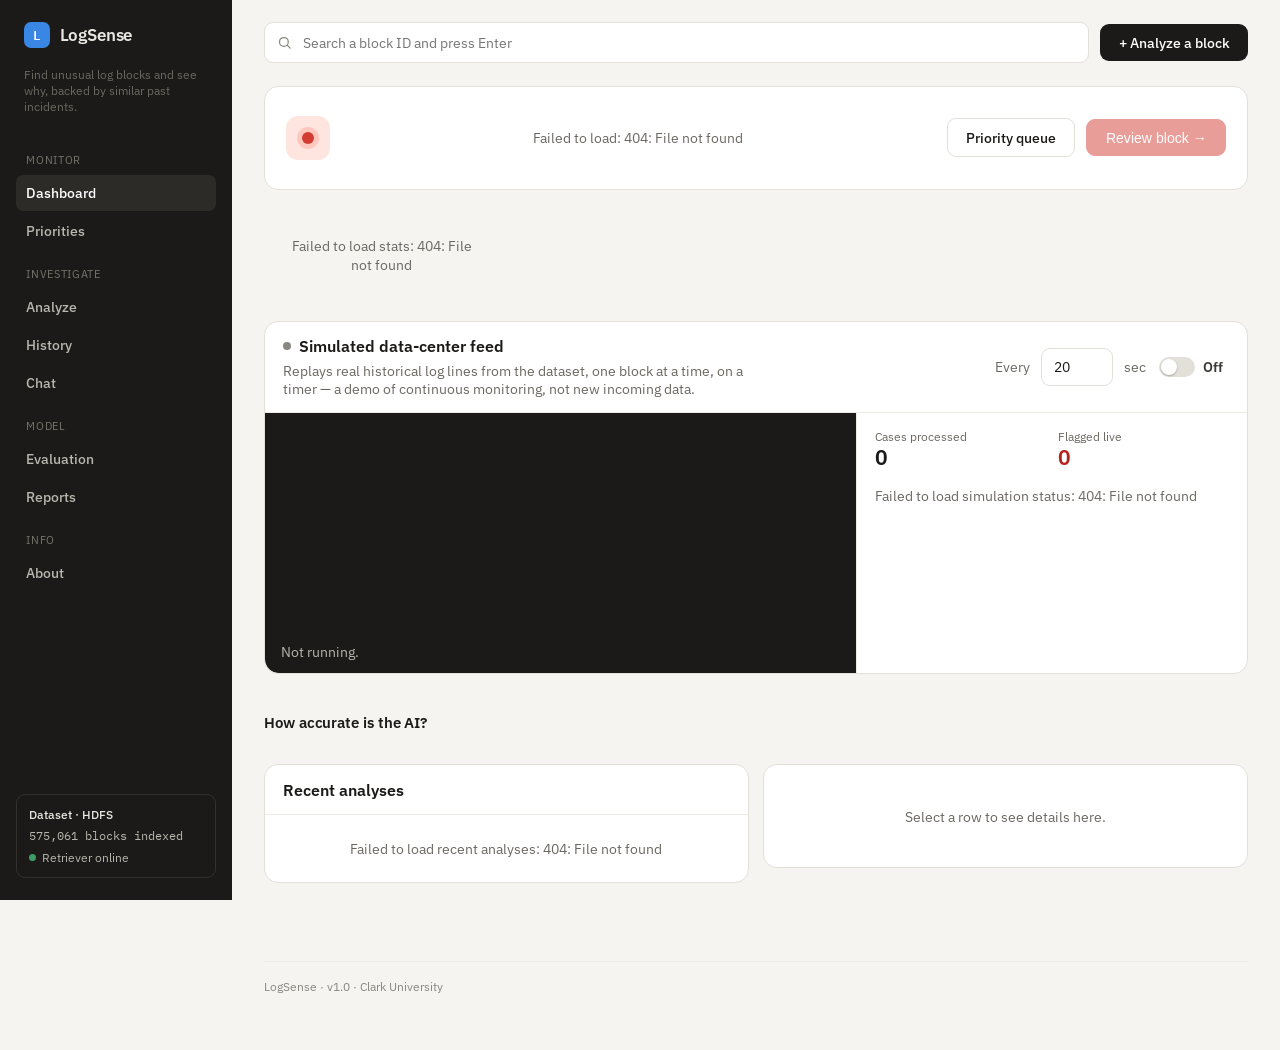
==== frontend/index.html @ 0283f082 "Link the About page from the sidebar on every page Adds an Info > About entry at the bottom of the n" ====
<!doctype html>
<html lang="en">
<head>
  <meta charset="utf-8" />
  <meta name="viewport" content="width=device-width, initial-scale=1, viewport-fit=cover" />
  <link rel="icon" type="image/svg+xml" href="favicon.svg" />
  <title>LogSense — Dashboard</title>
  <link rel="preconnect" href="https://fonts.googleapis.com">
  <link href="https://fonts.googleapis.com/css2?family=IBM+Plex+Sans:wght@400;500;600;700&family=IBM+Plex+Mono:wght@400;500;600&display=swap" rel="stylesheet" />
  <link rel="stylesheet" href="css/styles.css?v=1793639901" />
</head>
<body>
  <div class="ls-shell">
    <aside class="ls-sidebar">
      <div class="ls-brand">LogSense</div>
      <p class="ls-muted" style="margin: -0.4rem 0.5rem 0.75rem; font-size: 0.78rem;">Find unusual log blocks and see why, backed by similar past incidents.</p>
      <nav class="ls-nav">
        <div class="ls-nav-header">Monitor</div>
        <a href="index.html" class="active">Dashboard</a>
        <a href="priorities.html">Priorities <span class="ls-badge" id="nav-priorities-badge" hidden></span></a>
        <div class="ls-nav-header">Investigate</div>
        <a href="analyze.html">Analyze</a>
        <a href="history.html">History</a>
        <a href="chat.html">Chat</a>
        <div class="ls-nav-header">Model</div>
        <a href="evaluate.html">Evaluation</a>
        <a href="reports.html">Reports</a>
        <div class="ls-nav-header">Info</div>
        <a href="about.html">About</a>
      </nav>
      <div class="ls-sidebar-info">
        <strong>Dataset · HDFS</strong>
        <div class="ls-mono">575,061 blocks indexed</div>
        <div class="ls-dot-row"><span class="ls-dot"></span>Retriever online</div>
      </div>
    </aside>

    <main class="ls-main">
      <header class="ls-row" style="justify-content: space-between;">
        <div class="ls-row" style="flex: 1; min-width: 240px; background: var(--surface); border: 1px solid var(--border); border-radius: var(--radius-sm); padding: 0 0.75rem;">
          <svg width="15" height="15" viewBox="0 0 24 24" fill="none" stroke="currentColor" stroke-width="2" stroke-linecap="round" stroke-linejoin="round" style="color: var(--text-faint); flex: none;"><circle cx="11" cy="11" r="7"></circle><line x1="21" y1="21" x2="16.65" y2="16.65"></line></svg>
          <input type="text" id="topbar-search" placeholder="Search a block ID and press Enter" style="flex: 1; border: 0; outline: 0; background: transparent; padding: 0.65rem 0;" />
        </div>
        <a class="ls-btn" href="analyze.html">+ Analyze a block</a>
      </header>

      <section class="ls-card" style="display: flex; align-items: center; gap: 1.25rem; flex-wrap: wrap; margin-bottom: 0;">
        <div style="width: 44px; height: 44px; border-radius: 12px; background: var(--danger-bg); display: grid; place-items: center; flex: none;">
          <div style="width: 12px; height: 12px; border-radius: 50%; background: var(--danger-strong); box-shadow: 0 0 0 5px var(--danger-halo);"></div>
        </div>
        <div style="flex: 1; min-width: 240px;" id="banner-text">
          <div class="ls-empty" style="padding: 0;">Loading…</div>
        </div>
        <div class="ls-row">
          <a class="ls-btn ls-btn-ghost" href="priorities.html">Priority queue</a>
          <button class="ls-btn ls-btn-danger" id="review-top-btn">Review block →</button>
        </div>
      </section>

      <section id="stats-grid" class="ls-grid ls-grid-4">
        <div class="ls-empty">Loading stats…</div>
      </section>

      <section class="ls-card" style="padding: 0; overflow: hidden;">
        <div class="ls-row" style="padding: 0.9rem 1.1rem; border-bottom: 1px solid var(--border-light); justify-content: space-between;">
          <div>
            <div class="ls-row" style="gap: 0.5rem;">
              <span id="sim-dot" style="width: 8px; height: 8px; border-radius: 50%; background: var(--text-faint); flex: none;"></span>
              <span style="font-weight: 600; font-size: 1rem;">Simulated data-center feed</span>
            </div>
            <p class="ls-muted" style="margin: 0.35rem 0 0; max-width: 60ch;">
              Replays real historical log lines from the dataset, one block at a time, on a timer —
              a demo of continuous monitoring, not new incoming data.
            </p>
          </div>
          <div class="ls-row">
            <label class="ls-muted" for="sim-interval">Every</label>
            <input type="number" id="sim-interval" value="20" min="5" step="5" style="width: 4.5rem;" />
            <span class="ls-muted">sec</span>
            <button type="button" class="ls-toggle" id="sim-toggle" role="switch" aria-checked="false">
              <span class="ls-toggle-track"><span class="ls-toggle-knob"></span></span>
              <span class="ls-toggle-label" id="sim-toggle-label">Off</span>
            </button>
          </div>
        </div>
        <div style="display: flex; flex-wrap: wrap;">
          <div class="ls-terminal" id="sim-terminal" style="flex: 1 1 420px; min-width: 0;">
            <div class="ls-empty" style="color: var(--sidebar-text-muted); text-align: left; padding: 0;">Not running.</div>
          </div>
          <div style="flex: 1 1 220px; padding: 1rem 1.1rem; border-left: 1px solid var(--border-light); display: flex; flex-direction: column; gap: 1rem;">
            <div class="ls-grid ls-grid-2" style="gap: 0.75rem;">
              <div><div class="ls-muted" style="font-size: 0.75rem;">Cases processed</div><div style="font: 600 1.3rem 'IBM Plex Sans';" id="sim-processed">0</div></div>
              <div><div class="ls-muted" style="font-size: 0.75rem;">Flagged live</div><div style="font: 600 1.3rem 'IBM Plex Sans'; color: var(--danger-text);" id="sim-flagged">0</div></div>
            </div>
            <p class="ls-muted" id="sim-status" style="margin: 0;">Not running.</p>
          </div>
        </div>
      </section>

      <section>
        <div class="ls-section-title">How accurate is the AI?</div>
        <div id="accuracy-box" class="ls-grid ls-grid-2"></div>
      </section>

      <section class="ls-grid" style="grid-template-columns: minmax(0,1fr) minmax(0,1fr); align-items: start;">
        <div class="ls-card" style="padding: 0; overflow: hidden;">
          <div class="ls-row" style="justify-content: space-between; padding: 0.9rem 1.1rem; border-bottom: 1px solid var(--border-light);">
            <span style="font-weight: 600;">Recent analyses</span>
          </div>
          <div id="recent-analyses"></div>
        </div>
        <div class="ls-card" id="block-detail-panel">
          <div class="ls-empty">Select a row to see details here.</div>
        </div>
      </section>
      <footer class="ls-footer">LogSense · v1.0 · Clark University</footer>
    </main>
  </div>

  <script src="js/api.js?v=1793639901"></script>
  <script src="js/dashboard.js?v=1793639901"></script>
</body>
</html>
---- frontend/css/styles.css ----
:root {
  --bg: #f5f4f1;
  --surface: #ffffff;
  --border: #e3e0da;
  --border-light: #eeebe6;
  --text: #1b1a18;
  --text-secondary: #3b3935;
  --text-muted: #6b6861;
  --text-faint: #8a877f;

  --primary: #1b1a18;
  --primary-dark: #35332f;
  --primary-grad-start: #1b1a18;
  --primary-grad-end: #35332f;
  --accent: #2063b0;
  --accent-strong: #3986e4;

  --danger-bg: #ffe5e0;
  --danger-text: #b3241f;
  --danger-border: #f2b3a8;
  --danger-strong: #d33c33;
  --danger-halo: #ffc7be;

  --normal-bg: #e0f5e6;
  --normal-text: #17653c;
  --normal-border: #a9e0bd;
  --success: #17653c;
  --success-strong: #3f9b65;

  --warning-strong: #e29e47;
  --info-strong: #2171cc;

  --sidebar-bg: #1b1a18;
  --sidebar-text: #e9e7e2;
  --sidebar-text-muted: #b9b6ae;
  --sidebar-hover: #262421;
  --sidebar-active: #2d2b28;
  --sidebar-border: #33312d;

  --radius: 14px;
  --radius-sm: 9px;
  --shadow: none;
  --shadow-hover: 0 2px 8px rgba(27, 26, 24, 0.08);
}

* { box-sizing: border-box; }

body {
  margin: 0;
  font-family: "IBM Plex Sans", -apple-system, BlinkMacSystemFont, "Segoe UI", sans-serif;
  background: var(--bg);
  color: var(--text);
  padding-block: env(safe-area-inset-top, 0px) env(safe-area-inset-bottom, 0px);
  -webkit-font-smoothing: antialiased;
}

a { color: var(--accent); text-decoration: none; }
a:hover { text-decoration: underline; }

code, .ls-mono { font-family: "IBM Plex Mono", ui-monospace, monospace; }

/* ---------- Layout shell ---------- */
.ls-shell {
  display: flex;
  min-height: 100vh;
}

.ls-sidebar {
  width: 232px;
  flex: 0 0 232px;
  background: var(--sidebar-bg);
  color: var(--sidebar-text);
  padding: 1.4rem 1rem;
  position: sticky;
  top: 0;
  height: 100vh;
  overflow-y: auto;
  display: flex;
  flex-direction: column;
  gap: 1.5rem;
}

.ls-brand {
  font-weight: 600;
  font-size: 1.06rem;
  letter-spacing: -0.01em;
  margin: 0 0.5rem;
  display: flex;
  align-items: center;
  gap: 0.6rem;
  color: var(--sidebar-text);
  background: none;
  -webkit-background-clip: unset;
  background-clip: unset;
}
.ls-brand::before {
  content: "L";
  width: 26px;
  height: 26px;
  flex: none;
  border-radius: 7px;
  background: var(--accent-strong);
  color: #fff;
  display: grid;
  place-items: center;
  font: 600 13px "IBM Plex Mono", monospace;
}

.ls-nav { display: flex; flex-direction: column; gap: 0.15rem; font-size: 0.88rem; }
.ls-nav-header { padding: 1rem 0.65rem 0.35rem; font-size: 0.68rem; letter-spacing: 0.06em; text-transform: uppercase; color: #77746d; }
.ls-nav-header:first-child { padding-top: 0.2rem; }
.ls-nav .ls-badge { background: var(--danger-strong); color: #fff; font: 500 10px "IBM Plex Mono", monospace; padding: 1px 7px; }
.ls-nav .ls-badge::before { display: none; }

.ls-nav a {
  padding: 0.55rem 0.65rem;
  border-radius: 7px;
  font-weight: 500;
  font-size: 0.88rem;
  color: var(--sidebar-text-muted);
  display: flex;
  align-items: center;
  justify-content: space-between;
}

.ls-nav a:hover { background: var(--sidebar-hover); color: #fff; }
.ls-nav a.active { background: var(--sidebar-active); color: #fff; }

.ls-sidebar-info {
  margin-top: auto;
  padding: 0.75rem;
  border: 1px solid var(--sidebar-border);
  border-radius: var(--radius-sm);
  font-size: 0.75rem;
  color: var(--sidebar-text-muted);
  display: flex;
  flex-direction: column;
  gap: 0.4rem;
}
.ls-sidebar-info strong { color: var(--sidebar-text); font-weight: 500; }
.ls-sidebar-info .ls-dot-row { display: flex; align-items: center; gap: 0.4rem; }
.ls-sidebar-info .ls-dot { width: 7px; height: 7px; border-radius: 50%; background: var(--success-strong); }

.ls-main {
  flex: 1;
  min-width: 0;
  padding: 1.4rem 2rem 3.5rem;
  display: flex;
  flex-direction: column;
  gap: 1.4rem;
}

.ls-header {
  background: var(--surface);
  border: 1px solid var(--border);
  padding: 1.4rem 1.6rem;
  border-radius: var(--radius);
  display: flex;
  align-items: center;
  gap: 1.25rem;
  flex-wrap: wrap;
}
.ls-header h1 { color: var(--text); margin: 0; font-weight: 600; font-size: 1.6rem; letter-spacing: -0.02em; }
.ls-header p { color: var(--text-muted); margin: 0.25rem 0 0; font-size: 0.9rem; }

/* Simple page title (non-banner pages) */
.ls-page-title { font-size: 1.6rem; font-weight: 600; letter-spacing: -0.02em; margin: 0; }
.ls-page-sub { font-size: 0.88rem; color: var(--text-muted); margin: 0.25rem 0 0; }

/* ---------- Cards ---------- */
.ls-card, .ls-card-accent {
  background: var(--surface);
  border: 1px solid var(--border);
  border-radius: var(--radius);
  padding: 1.1rem 1.3rem;
  margin-bottom: 1rem;
}

.ls-card-accent { border-left: 3px solid var(--accent-strong); }

.ls-grid { display: grid; gap: 0.9rem; }
.ls-grid-2 { grid-template-columns: 1fr 1fr; }
.ls-grid-4 { grid-template-columns: repeat(4, 1fr); }

@media (max-width: 900px) {
  .ls-grid-2, .ls-grid-4 { grid-template-columns: 1fr; }
  .ls-shell { flex-direction: column; }
  .ls-sidebar { width: 100%; flex-basis: auto; height: auto; position: static; }
}

.ls-section-title {
  font-weight: 600;
  font-size: 0.95rem;
  color: var(--text);
  margin: 0.25rem 0 0.6rem;
  letter-spacing: -0.005em;
}
.ls-section-title:first-child { margin-top: 0; }

/* ---------- Badges ---------- */
.ls-badge {
  display: inline-flex;
  align-items: center;
  gap: 0.4rem;
  padding: 0.22rem 0.7rem;
  border-radius: 20px;
  font-weight: 600;
  font-size: 0.78rem;
  border: 1px solid transparent;
}
.ls-badge::before {
  content: "";
  width: 7px;
  height: 7px;
  border-radius: 50%;
  flex: none;
}
.ls-badge-anomaly { background: var(--danger-bg); color: var(--danger-text); }
.ls-badge-anomaly::before { background: var(--danger-strong); }
.ls-badge-normal { background: var(--normal-bg); color: var(--normal-text); }
.ls-badge-normal::before { background: var(--success-strong); }
.ls-badge-muted { background: var(--bg); color: var(--text-muted); border-color: var(--border); }
.ls-badge-muted::before { display: none; }

/* ---------- Metrics ---------- */
.ls-metric-box {
  background: var(--surface);
  border: 1px solid var(--border);
  border-radius: var(--radius);
  padding: 1.1rem 1.2rem;
}
.ls-metric-label { color: var(--text-muted); font-size: 0.82rem; font-weight: 500; margin-bottom: 0.4rem; }
.ls-metric-value { font-size: 1.7rem; font-weight: 600; letter-spacing: -0.02em; }
.ls-metric-sub { color: var(--text-faint); font-size: 0.78rem; margin-top: 0.3rem; }
.ls-metric-grounded { color: var(--info-strong); }
.ls-metric-ungrounded { color: var(--warning-strong); }

/* ---------- Forms / buttons ---------- */
input[type="text"], input[type="number"], select {
  font-family: inherit;
  font-size: 0.88rem;
  padding: 0.55rem 0.75rem;
  border-radius: var(--radius-sm);
  border: 1px solid var(--border);
  background: var(--surface);
  color: var(--text);
}
input:focus, select:focus { outline: 2px solid var(--accent-strong); outline-offset: 1px; }

.ls-btn {
  background: var(--primary);
  color: #fff;
  border: none;
  font-weight: 500;
  font-size: 0.88rem;
  border-radius: var(--radius-sm);
  padding: 0.6rem 1.15rem;
  cursor: pointer;
  transition: background-color 0.15s ease;
}
.ls-btn:hover:not(:disabled) { background: var(--primary-dark); }
.ls-btn:disabled { opacity: 0.5; cursor: not-allowed; }
.ls-btn-ghost { background: var(--surface); color: var(--text); border: 1px solid var(--border); }
.ls-btn-ghost:hover:not(:disabled) { background: var(--bg); }
.ls-btn-danger { background: var(--danger-strong); color: #fff; border: 1px solid var(--danger-strong); }
.ls-btn-danger:hover:not(:disabled) { background: var(--danger-text); }

.ls-row { display: flex; gap: 0.7rem; align-items: center; flex-wrap: wrap; }

/* ---------- Table ---------- */
table.ls-table { width: 100%; border-collapse: collapse; background: var(--surface); border-radius: var(--radius); overflow: hidden; border: 1px solid var(--border); }
table.ls-table th, table.ls-table td { text-align: left; padding: 0.65rem 1rem; font-size: 0.85rem; border-bottom: 1px solid var(--border-light); }
table.ls-table th { color: var(--text-faint); font-weight: 500; text-transform: none; font-size: 0.74rem; letter-spacing: 0.02em; text-transform: uppercase; background: transparent; border-bottom: 1px solid var(--border); }
table.ls-table tbody tr:hover { background: #faf9f7; cursor: pointer; }
table.ls-table tbody tr:last-child td { border-bottom: none; }
table.ls-table tbody tr.ls-row-selected { background: var(--border-light); }
.ls-table-wrap { overflow-x: auto; border-radius: var(--radius); }

/* ---------- Misc ---------- */
.ls-muted { color: var(--text-muted); font-size: 0.85rem; }
.ls-empty { color: var(--text-muted); font-size: 0.9rem; padding: 1.5rem; text-align: center; }
.ls-spinner { display: inline-block; width: 1em; height: 1em; border: 2px solid var(--border); border-top-color: var(--accent-strong); border-radius: 50%; animation: ls-spin 0.7s linear infinite; vertical-align: -0.15em; }
@keyframes ls-spin { to { transform: rotate(360deg); } }
[hidden] { display: none !important; }
hr { border: none; border-top: 1px solid var(--border-light); margin: 1.3rem 0; }
code { background: var(--bg); padding: 0.1rem 0.4rem; border-radius: 4px; font-size: 0.85em; }

.ls-pagination { display: flex; gap: 0.5rem; align-items: center; margin-top: 1rem; }

/* ---------- Charts ---------- */
.ls-chart-card { background: var(--surface); border: 1px solid var(--border); border-radius: var(--radius); padding: 1.25rem 1.4rem 1rem; margin-bottom: 1rem; position: relative; }
.ls-chart-title { font-weight: 600; font-size: 0.95rem; margin-bottom: 0.2rem; }
.ls-chart-subtitle { color: var(--text-muted); font-size: 0.8rem; margin-bottom: 0.75rem; }
.ls-chart-legend { display: flex; gap: 1.25rem; flex-wrap: wrap; margin-bottom: 0.5rem; font-size: 0.82rem; color: var(--text); }
.ls-chart-legend-item { display: inline-flex; align-items: center; gap: 0.4rem; }
.ls-chart-legend-swatch { width: 12px; height: 3px; border-radius: 2px; display: inline-block; }
.ls-chart-svg { display: block; width: 100%; height: auto; overflow: visible; }
.ls-chart-axis-text { fill: var(--text-faint); font-size: 10px; font-family: inherit; }
.ls-chart-gridline { stroke: var(--border-light); stroke-width: 1; }
.ls-chart-bar { cursor: pointer; }
.ls-chart-bar:hover { filter: brightness(0.92); }
.ls-chart-tooltip {
  position: absolute;
  pointer-events: none;
  background: var(--text);
  color: #fff;
  font-size: 0.78rem;
  padding: 0.45rem 0.65rem;
  border-radius: 8px;
  box-shadow: var(--shadow-hover);
  z-index: 10;
  white-space: nowrap;
  opacity: 0;
  transition: opacity 0.1s ease;
}
.ls-chart-tooltip.visible { opacity: 1; }
.ls-chart-tooltip b { font-weight: 700; }
.ls-date-range { display: flex; gap: 0.25rem; background: #ebe9e4; border-radius: 8px; padding: 3px; width: fit-content; margin-bottom: 1.25rem; }
.ls-date-range button { padding: 0.4rem 0.85rem; background: transparent; border: none; color: var(--text-muted); border-radius: 6px; font-size: 0.85rem; }
.ls-date-range button.active { background: #fff; color: var(--text); }

/* ---------- Chat ---------- */
.ls-chat-row { display: flex; margin-bottom: 0.9rem; }
.ls-chat-row.user { justify-content: flex-end; }
.ls-chat-bubble { max-width: 75%; padding: 0.65rem 0.9rem; border-radius: 12px; font-size: 0.9rem; line-height: 1.5; white-space: pre-line; }
.ls-chat-row.user .ls-chat-bubble { background: var(--primary); color: #fff; }
.ls-chat-row.assistant .ls-chat-bubble { background: #f3f1ed; color: var(--text); }
.ls-chat-row.error .ls-chat-bubble { background: var(--danger-bg); color: var(--danger-text); }

/* ---------- Live feed terminal ---------- */
.ls-terminal {
  background: var(--sidebar-bg);
  padding: 0.75rem 1rem;
  height: 260px;
  overflow: hidden;
  display: flex;
  flex-direction: column;
  justify-content: flex-end;
  gap: 3px;
  border-radius: 0 0 0 var(--radius);
}
.ls-terminal-line {
  display: grid;
  grid-template-columns: 78px minmax(0,1fr);
  gap: 10px;
  font: 12px/1.7 "IBM Plex Mono", monospace;
  color: var(--sidebar-text-muted);
  padding: 0 4px;
}
.ls-terminal-line .ls-t-time { color: var(--text-faint); }

/* ---------- On/off toggle switch ---------- */
.ls-toggle { display: inline-flex; align-items: center; gap: 0.5rem; background: none; border: 0; cursor: pointer; padding: 2px; font: inherit; }
.ls-toggle-track { width: 36px; height: 20px; border-radius: 999px; background: var(--border); position: relative; flex: none; transition: background 0.15s ease; }
.ls-toggle[aria-checked="true"] .ls-toggle-track { background: var(--success-strong); }
.ls-toggle-knob { position: absolute; top: 2px; left: 2px; width: 16px; height: 16px; border-radius: 50%; background: #fff; box-shadow: 0 1px 2px rgba(0,0,0,0.25); transition: left 0.15s ease; }
.ls-toggle[aria-checked="true"] .ls-toggle-knob { left: 18px; }
.ls-toggle-label { font-size: 0.85rem; font-weight: 600; color: var(--text-secondary); min-width: 24px; text-align: left; }
.ls-toggle:disabled { opacity: 0.6; cursor: not-allowed; }

/* ---------- Footer ---------- */
.ls-footer {
  margin-top: 2.5rem;
  padding-top: 1rem;
  border-top: 1px solid var(--border-light);
  font-size: 0.78rem;
  color: var(--text-faint);
}
.ls-footer a { color: var(--text-faint); text-decoration: underline; }
.ls-footer a:hover { color: var(--accent); }

/* ---------- About page (dark hero + fact/evidence cards) ---------- */
.ls-about { max-width: 920px; margin: 1rem auto 0; width: 100%; }

.ls-about-hero {
  background: var(--primary); color: var(--sidebar-text);
  border-radius: var(--radius); padding: 2.75rem 2.5rem;
  margin-bottom: 1.5rem;
}
.ls-about-eyebrow {
  font: 600 0.72rem "IBM Plex Mono", monospace; letter-spacing: 0.08em; text-transform: uppercase;
  color: var(--sidebar-text-muted); margin-bottom: 0.9rem;
}
.ls-about-hero h1 { font-size: 2.2rem; font-weight: 600; letter-spacing: -0.02em; margin: 0 0 0.75rem; color: var(--sidebar-text); }
.ls-about-tagline { color: var(--sidebar-text-muted); font-size: 1.05rem; line-height: 1.6; margin: 0 0 1.5rem; max-width: 620px; }
.ls-about-hero .ls-btn { font-size: 0.9rem; padding: 0.7rem 1.4rem; }

.ls-about-card-title { font-size: 1.05rem; font-weight: 600; margin: 0 0 1.1rem; letter-spacing: -0.01em; }
.ls-about-card-intro { color: var(--text-muted); font-size: 0.88rem; margin: 0 0 1.25rem; line-height: 1.5; }

/* How it works: 4 steps in one card, divided into columns */
.ls-about-how-row { display: grid; grid-template-columns: repeat(4, 1fr); gap: 0; }
.ls-about-how-step { padding: 0 1.1rem; border-left: 1px solid var(--border-light); }
.ls-about-how-step:first-child { border-left: none; padding-left: 0; }
.ls-about-how-num {
  width: 28px; height: 28px; margin-bottom: 0.65rem; border-radius: 50%;
  border: 1.5px solid var(--accent-strong); color: var(--accent-strong);
  display: grid; place-items: center; font: 600 0.85rem "IBM Plex Mono", monospace;
}
.ls-about-how-step h3 { margin: 0 0 0.3rem; font-size: 0.95rem; font-weight: 600; }
.ls-about-how-step p { margin: 0; color: var(--text-muted); font-size: 0.82rem; line-height: 1.5; }

/* Two-column row of cards */
.ls-about-grid { display: grid; grid-template-columns: 1fr 1fr; gap: 1rem; align-items: start; }

/* Evidence bars */
.ls-about-bars { margin-bottom: 0.25rem; }
.ls-about-bar-row { margin-bottom: 1.1rem; }
.ls-about-bar-head { display: flex; justify-content: space-between; align-items: baseline; margin-bottom: 0.4rem; font-size: 0.88rem; }
.ls-about-bar-head b { font-size: 1.05rem; }
.ls-about-bar-track { height: 10px; border-radius: 999px; background: var(--border-light); overflow: hidden; }
.ls-about-bar-fill { height: 100%; border-radius: 999px; }
.ls-about-note { font-size: 0.76rem; color: var(--text-faint); line-height: 1.6; margin: 0.9rem 0 0; }

/* Fact lists (Dataset / The project) */
.ls-about-facts { margin: 0; }
.ls-about-fact {
  display: flex; justify-content: space-between; align-items: baseline; gap: 1rem;
  padding: 0.65rem 0; border-bottom: 1px solid var(--border-light); font-size: 0.9rem;
}
.ls-about-fact:last-child { border-bottom: none; }
.ls-about-fact dt { color: var(--text-muted); font-weight: 500; margin: 0; }
.ls-about-fact dd { margin: 0; font-weight: 600; color: var(--text); text-align: right; }

.ls-about-footer-line { text-align: center; color: var(--text-faint); font-size: 0.82rem; margin: 1.5rem 0 0; padding-top: 1.5rem; border-top: 1px solid var(--border-light); }

@media (max-width: 640px) {
  .ls-about-grid { grid-template-columns: 1fr; }
  .ls-about-how-row { grid-template-columns: 1fr; gap: 1.1rem; }
  .ls-about-how-step { border-left: none; padding-left: 0; }
  .ls-about-hero h1 { font-size: 1.8rem; }
}
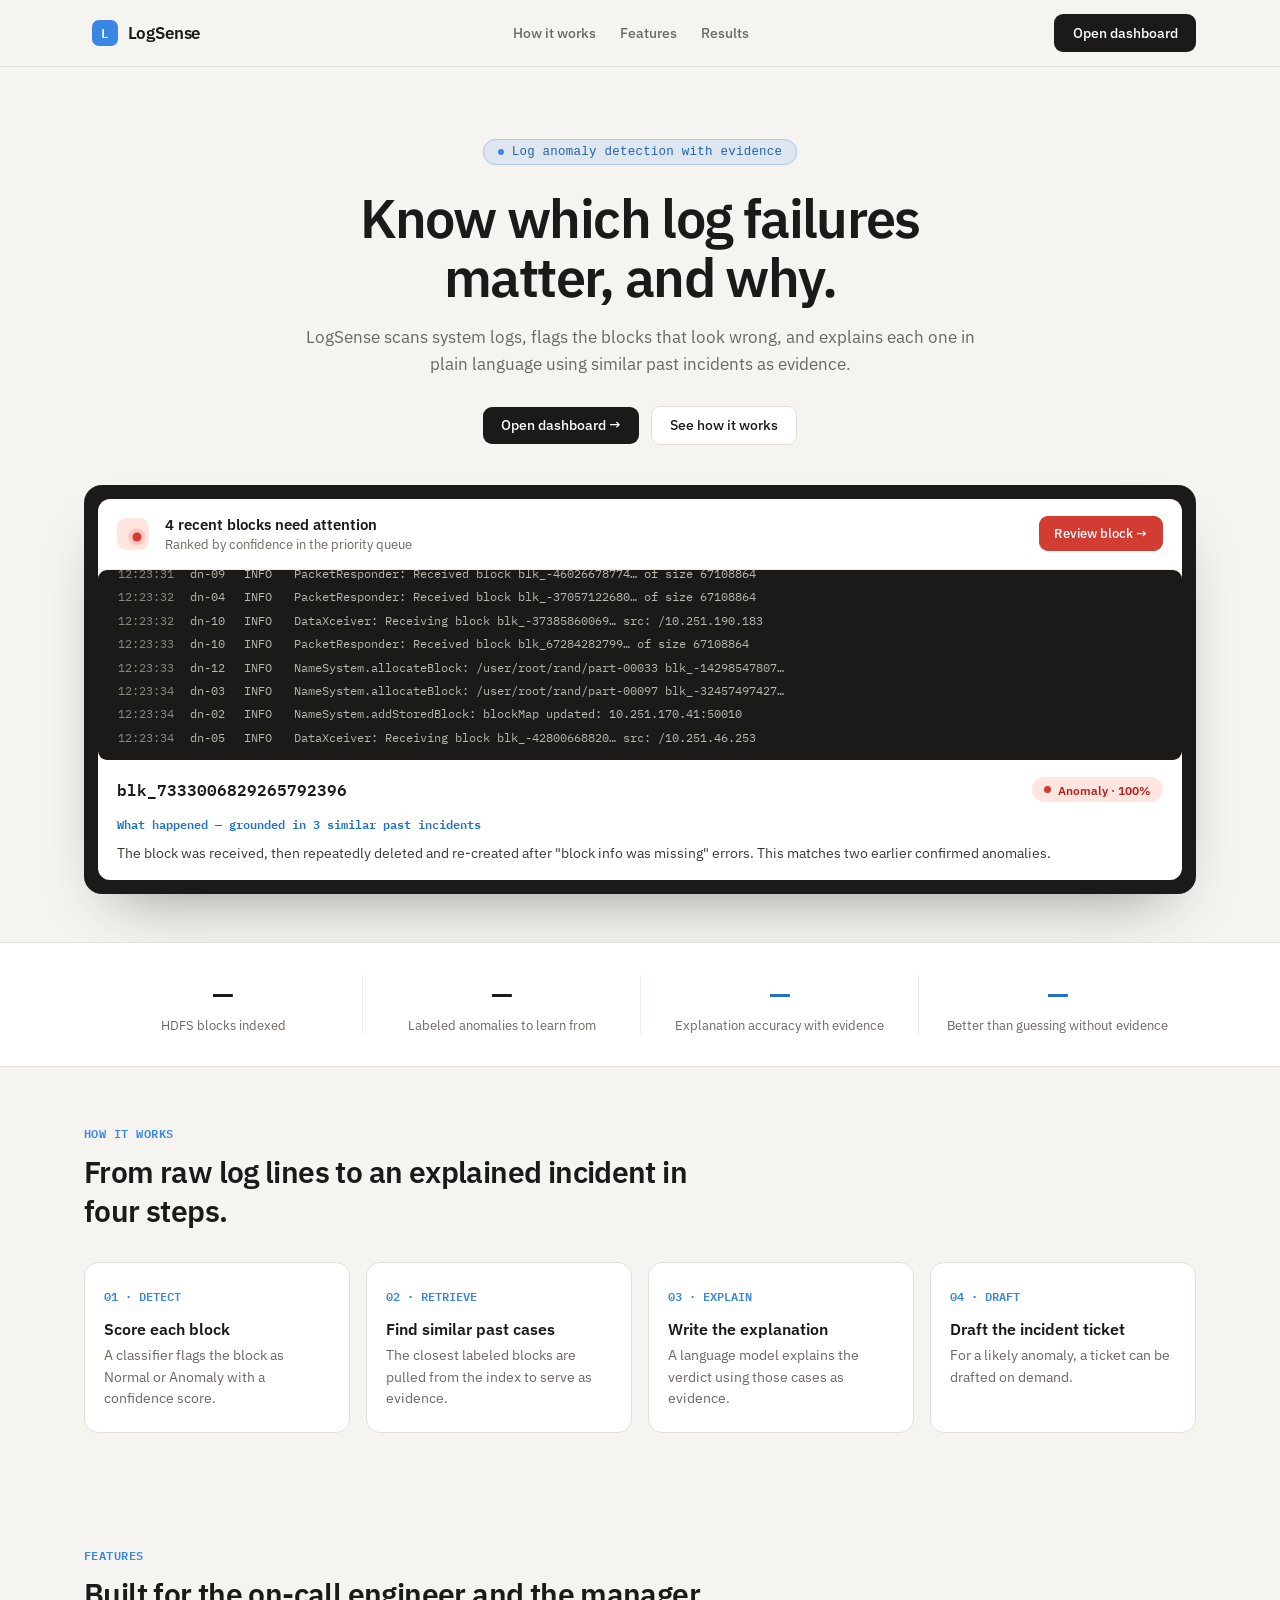
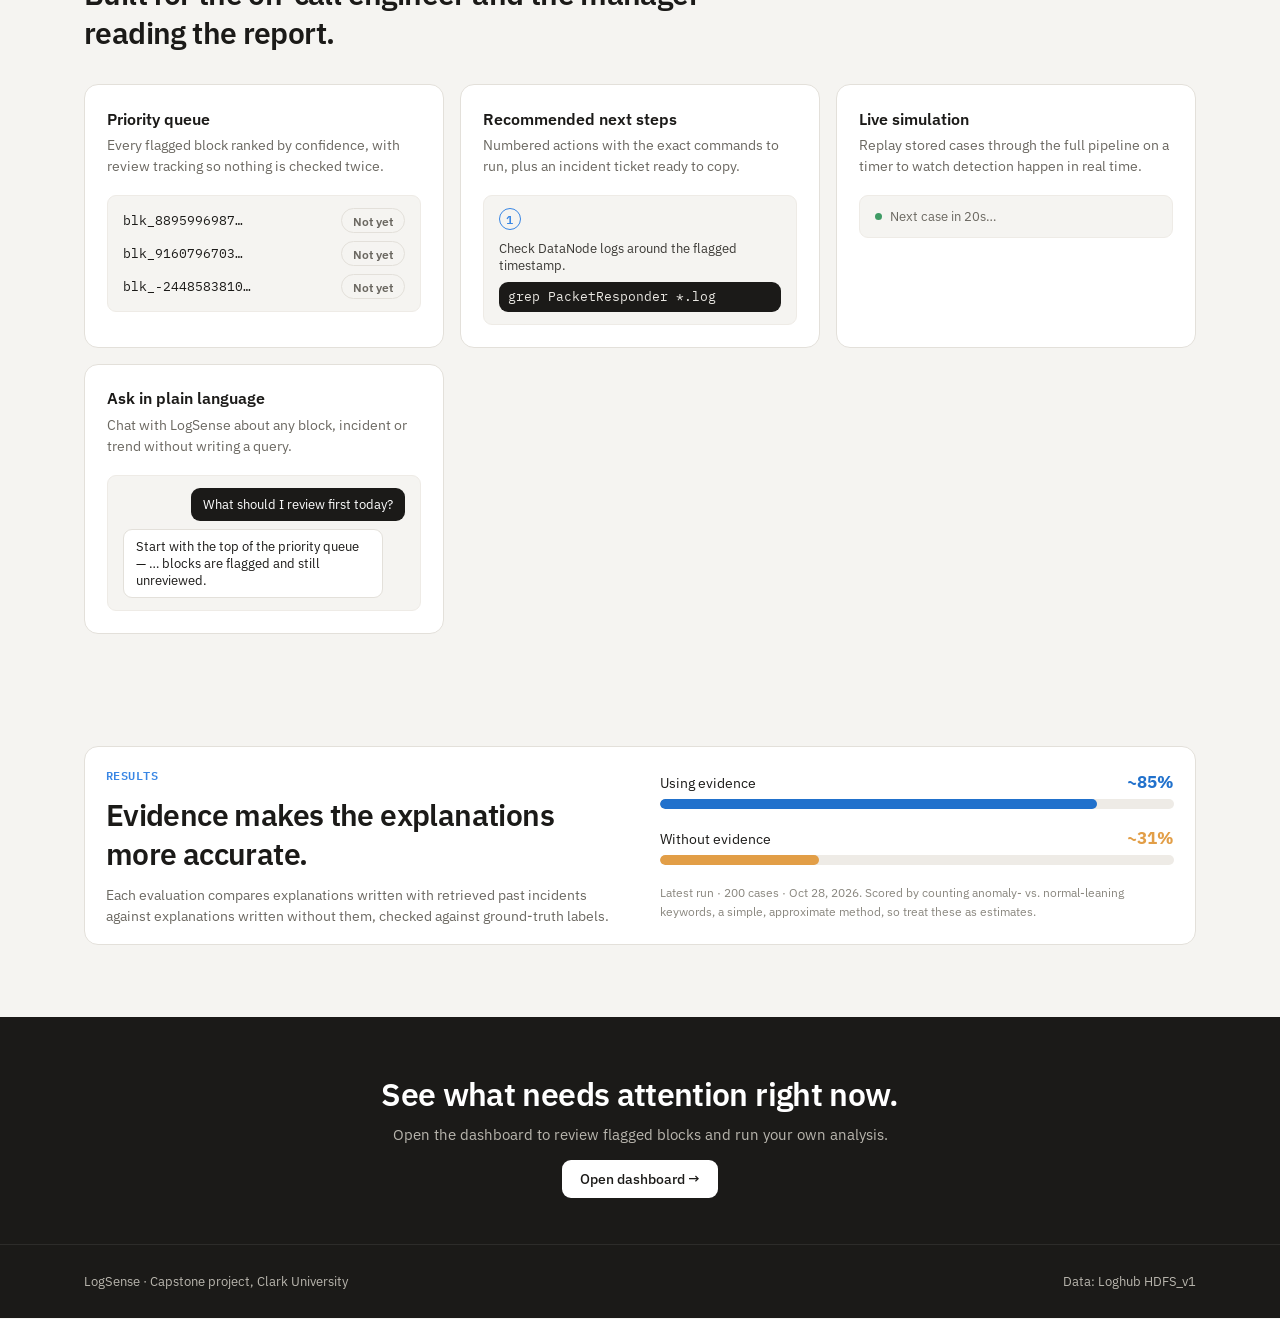
==== commit 289fe65b: "Add a marketing Home page in front of the app; retire the About page The old Dashboard (index.html) " ====
--- a/frontend/index.html
+++ b/frontend/index.html
@@ -4,120 +4,191 @@
   <meta charset="utf-8" />
   <meta name="viewport" content="width=device-width, initial-scale=1, viewport-fit=cover" />
   <link rel="icon" type="image/svg+xml" href="favicon.svg" />
-  <title>LogSense — Dashboard</title>
+  <title>LogSense — Log anomaly detection with evidence</title>
   <link rel="preconnect" href="https://fonts.googleapis.com">
   <link href="https://fonts.googleapis.com/css2?family=IBM+Plex+Sans:wght@400;500;600;700&family=IBM+Plex+Mono:wght@400;500;600&display=swap" rel="stylesheet" />
-  <link rel="stylesheet" href="css/styles.css?v=1793639901" />
+  <link rel="stylesheet" href="css/styles.css?v=1794419247" />
 </head>
-<body>
-  <div class="ls-shell">
-    <aside class="ls-sidebar">
-      <div class="ls-brand">LogSense</div>
-      <p class="ls-muted" style="margin: -0.4rem 0.5rem 0.75rem; font-size: 0.78rem;">Find unusual log blocks and see why, backed by similar past incidents.</p>
-      <nav class="ls-nav">
-        <div class="ls-nav-header">Monitor</div>
-        <a href="index.html" class="active">Dashboard</a>
-        <a href="priorities.html">Priorities <span class="ls-badge" id="nav-priorities-badge" hidden></span></a>
-        <div class="ls-nav-header">Investigate</div>
-        <a href="analyze.html">Analyze</a>
-        <a href="history.html">History</a>
-        <a href="chat.html">Chat</a>
-        <div class="ls-nav-header">Model</div>
-        <a href="evaluate.html">Evaluation</a>
-        <a href="reports.html">Reports</a>
-        <div class="ls-nav-header">Info</div>
-        <a href="about.html">About</a>
+<body class="ls-home">
+  <header class="ls-home-header" id="top">
+    <div class="ls-home-header-inner">
+      <a href="index.html" class="ls-brand">LogSense</a>
+      <nav class="ls-home-header-nav">
+        <a href="#how-it-works">How it works</a>
+        <a href="#features">Features</a>
+        <a href="#results">Results</a>
       </nav>
-      <div class="ls-sidebar-info">
-        <strong>Dataset · HDFS</strong>
-        <div class="ls-mono">575,061 blocks indexed</div>
-        <div class="ls-dot-row"><span class="ls-dot"></span>Retriever online</div>
+      <a class="ls-btn" href="dashboard.html">Open dashboard</a>
+    </div>
+  </header>
+
+  <main>
+    <section class="ls-home-hero">
+      <span class="ls-home-pill"><span class="ls-home-pill-dot"></span>Log anomaly detection with evidence</span>
+      <h1>Know which log failures matter, and why.</h1>
+      <p class="ls-home-hero-sub">LogSense scans system logs, flags the blocks that look wrong, and explains each one in plain language using similar past incidents as evidence.</p>
+      <div class="ls-row" style="justify-content: center;">
+        <a class="ls-btn" href="dashboard.html">Open dashboard →</a>
+        <a class="ls-btn ls-btn-ghost" href="#how-it-works">See how it works</a>
       </div>
-    </aside>
+    </section>
 
-    <main class="ls-main">
-      <header class="ls-row" style="justify-content: space-between;">
-        <div class="ls-row" style="flex: 1; min-width: 240px; background: var(--surface); border: 1px solid var(--border); border-radius: var(--radius-sm); padding: 0 0.75rem;">
-          <svg width="15" height="15" viewBox="0 0 24 24" fill="none" stroke="currentColor" stroke-width="2" stroke-linecap="round" stroke-linejoin="round" style="color: var(--text-faint); flex: none;"><circle cx="11" cy="11" r="7"></circle><line x1="21" y1="21" x2="16.65" y2="16.65"></line></svg>
-          <input type="text" id="topbar-search" placeholder="Search a block ID and press Enter" style="flex: 1; border: 0; outline: 0; background: transparent; padding: 0.65rem 0;" />
-        </div>
-        <a class="ls-btn" href="analyze.html">+ Analyze a block</a>
-      </header>
-
-      <section class="ls-card" style="display: flex; align-items: center; gap: 1.25rem; flex-wrap: wrap; margin-bottom: 0;">
-        <div style="width: 44px; height: 44px; border-radius: 12px; background: var(--danger-bg); display: grid; place-items: center; flex: none;">
-          <div style="width: 12px; height: 12px; border-radius: 50%; background: var(--danger-strong); box-shadow: 0 0 0 5px var(--danger-halo);"></div>
-        </div>
-        <div style="flex: 1; min-width: 240px;" id="banner-text">
-          <div class="ls-empty" style="padding: 0;">Loading…</div>
-        </div>
-        <div class="ls-row">
-          <a class="ls-btn ls-btn-ghost" href="priorities.html">Priority queue</a>
-          <button class="ls-btn ls-btn-danger" id="review-top-btn">Review block →</button>
-        </div>
-      </section>
-
-      <section id="stats-grid" class="ls-grid ls-grid-4">
-        <div class="ls-empty">Loading stats…</div>
-      </section>
-
-      <section class="ls-card" style="padding: 0; overflow: hidden;">
-        <div class="ls-row" style="padding: 0.9rem 1.1rem; border-bottom: 1px solid var(--border-light); justify-content: space-between;">
-          <div>
-            <div class="ls-row" style="gap: 0.5rem;">
-              <span id="sim-dot" style="width: 8px; height: 8px; border-radius: 50%; background: var(--text-faint); flex: none;"></span>
-              <span style="font-weight: 600; font-size: 1rem;">Simulated data-center feed</span>
+    <section class="ls-home-preview">
+      <div class="ls-home-preview-frame">
+        <div class="ls-home-preview-inner">
+          <div class="ls-home-preview-banner">
+            <div class="ls-home-preview-dot"></div>
+            <div style="flex: 1;">
+              <div style="font-weight: 600; font-size: 0.92rem;">4 recent blocks need attention</div>
+              <div class="ls-muted" style="font-size: 0.8rem; margin-top: 0.15rem;">Ranked by confidence in the priority queue</div>
             </div>
-            <p class="ls-muted" style="margin: 0.35rem 0 0; max-width: 60ch;">
-              Replays real historical log lines from the dataset, one block at a time, on a timer —
-              a demo of continuous monitoring, not new incoming data.
-            </p>
+            <span class="ls-btn ls-btn-danger" style="font-size: 0.82rem; padding: 0.5rem 0.9rem; pointer-events: none;">Review block →</span>
           </div>
-          <div class="ls-row">
-            <label class="ls-muted" for="sim-interval">Every</label>
-            <input type="number" id="sim-interval" value="20" min="5" step="5" style="width: 4.5rem;" />
-            <span class="ls-muted">sec</span>
-            <button type="button" class="ls-toggle" id="sim-toggle" role="switch" aria-checked="false">
-              <span class="ls-toggle-track"><span class="ls-toggle-knob"></span></span>
-              <span class="ls-toggle-label" id="sim-toggle-label">Off</span>
-            </button>
+          <div class="ls-terminal ls-home-preview-terminal" style="height: 190px; border-radius: var(--radius-sm);">
+            <div class="ls-terminal-line ls-home-log-line"><span class="ls-t-time">12:23:30</span><span class="ls-mono">dn-02</span><span class="ls-mono">INFO</span><span>NameSystem.addStoredBlock: blockMap updated: 10.251.100.159:50010</span></div>
+            <div class="ls-terminal-line ls-home-log-line"><span class="ls-t-time">12:23:30</span><span class="ls-mono">dn-11</span><span class="ls-mono">INFO</span><span>NameSystem.addStoredBlock: blockMap updated: 10.251.80.144:50010</span></div>
+            <div class="ls-terminal-line ls-home-log-line"><span class="ls-t-time">12:23:31</span><span class="ls-mono">dn-11</span><span class="ls-mono">INFO</span><span>DataXceiver: Receiving block blk_-84742192130… src: /10.251.83.191</span></div>
+            <div class="ls-terminal-line ls-home-log-line"><span class="ls-t-time">12:23:31</span><span class="ls-mono">dn-09</span><span class="ls-mono">INFO</span><span>PacketResponder: Received block blk_-46026678774… of size 67108864</span></div>
+            <div class="ls-terminal-line ls-home-log-line"><span class="ls-t-time">12:23:32</span><span class="ls-mono">dn-04</span><span class="ls-mono">INFO</span><span>PacketResponder: Received block blk_-37057122680… of size 67108864</span></div>
+            <div class="ls-terminal-line ls-home-log-line"><span class="ls-t-time">12:23:32</span><span class="ls-mono">dn-10</span><span class="ls-mono">INFO</span><span>DataXceiver: Receiving block blk_-37385860069… src: /10.251.190.183</span></div>
+            <div class="ls-terminal-line ls-home-log-line"><span class="ls-t-time">12:23:33</span><span class="ls-mono">dn-10</span><span class="ls-mono">INFO</span><span>PacketResponder: Received block blk_67284282799… of size 67108864</span></div>
+            <div class="ls-terminal-line ls-home-log-line"><span class="ls-t-time">12:23:33</span><span class="ls-mono">dn-12</span><span class="ls-mono">INFO</span><span>NameSystem.allocateBlock: /user/root/rand/part-00033 blk_-14298547807…</span></div>
+            <div class="ls-terminal-line ls-home-log-line"><span class="ls-t-time">12:23:34</span><span class="ls-mono">dn-03</span><span class="ls-mono">INFO</span><span>NameSystem.allocateBlock: /user/root/rand/part-00097 blk_-32457497427…</span></div>
+            <div class="ls-terminal-line ls-home-log-line"><span class="ls-t-time">12:23:34</span><span class="ls-mono">dn-02</span><span class="ls-mono">INFO</span><span>NameSystem.addStoredBlock: blockMap updated: 10.251.170.41:50010</span></div>
+            <div class="ls-terminal-line ls-home-log-line"><span class="ls-t-time">12:23:34</span><span class="ls-mono">dn-05</span><span class="ls-mono">INFO</span><span>DataXceiver: Receiving block blk_-42800668820… src: /10.251.46.253</span></div>
+          </div>
+          <div class="ls-home-preview-explain">
+            <div class="ls-row" style="justify-content: space-between; margin-bottom: 0.65rem;">
+              <span class="ls-mono" style="font-weight: 600;">blk_7333006829265792396</span>
+              <span class="ls-badge ls-badge-anomaly">Anomaly · 100%</span>
+            </div>
+            <div class="ls-home-preview-explain-label">What happened — grounded in 3 similar past incidents</div>
+            <p>The block was received, then repeatedly deleted and re-created after "block info was missing" errors. This matches two earlier confirmed anomalies.</p>
           </div>
         </div>
-        <div style="display: flex; flex-wrap: wrap;">
-          <div class="ls-terminal" id="sim-terminal" style="flex: 1 1 420px; min-width: 0;">
-            <div class="ls-empty" style="color: var(--sidebar-text-muted); text-align: left; padding: 0;">Not running.</div>
-          </div>
-          <div style="flex: 1 1 220px; padding: 1rem 1.1rem; border-left: 1px solid var(--border-light); display: flex; flex-direction: column; gap: 1rem;">
-            <div class="ls-grid ls-grid-2" style="gap: 0.75rem;">
-              <div><div class="ls-muted" style="font-size: 0.75rem;">Cases processed</div><div style="font: 600 1.3rem 'IBM Plex Sans';" id="sim-processed">0</div></div>
-              <div><div class="ls-muted" style="font-size: 0.75rem;">Flagged live</div><div style="font: 600 1.3rem 'IBM Plex Sans'; color: var(--danger-text);" id="sim-flagged">0</div></div>
-            </div>
-            <p class="ls-muted" id="sim-status" style="margin: 0;">Not running.</p>
+      </div>
+    </section>
+
+    <section class="ls-home-stats-outer" id="stats-strip">
+      <div class="ls-home-stats">
+        <div class="ls-home-stat"><div class="ls-home-stat-value" id="home-stat-blocks">…</div><div class="ls-home-stat-label">HDFS blocks indexed</div></div>
+        <div class="ls-home-stat"><div class="ls-home-stat-value" id="home-stat-anomalies">…</div><div class="ls-home-stat-label">Labeled anomalies to learn from</div></div>
+        <div class="ls-home-stat"><div class="ls-home-stat-value ls-metric-grounded" id="home-stat-accuracy">…</div><div class="ls-home-stat-label">Explanation accuracy with evidence</div></div>
+        <div class="ls-home-stat"><div class="ls-home-stat-value ls-metric-grounded" id="home-stat-delta">…</div><div class="ls-home-stat-label">Better than guessing without evidence</div></div>
+      </div>
+    </section>
+
+    <section class="ls-home-section" id="how-it-works">
+      <div class="ls-home-section-head">
+        <div class="ls-home-eyebrow">How it works</div>
+        <h2>From raw log lines to an explained incident in four steps.</h2>
+      </div>
+      <div class="ls-home-how-grid">
+        <div class="ls-home-how-card">
+          <div class="ls-home-how-tag">01 · DETECT</div>
+          <h3>Score each block</h3>
+          <p>A classifier flags the block as Normal or Anomaly with a confidence score.</p>
+        </div>
+        <div class="ls-home-how-card">
+          <div class="ls-home-how-tag">02 · RETRIEVE</div>
+          <h3>Find similar past cases</h3>
+          <p>The closest labeled blocks are pulled from the index to serve as evidence.</p>
+        </div>
+        <div class="ls-home-how-card">
+          <div class="ls-home-how-tag">03 · EXPLAIN</div>
+          <h3>Write the explanation</h3>
+          <p>A language model explains the verdict using those cases as evidence.</p>
+        </div>
+        <div class="ls-home-how-card">
+          <div class="ls-home-how-tag">04 · DRAFT</div>
+          <h3>Draft the incident ticket</h3>
+          <p>For a likely anomaly, a ticket can be drafted on demand.</p>
+        </div>
+      </div>
+    </section>
+
+    <section class="ls-home-section" id="features">
+      <div class="ls-home-section-head">
+        <div class="ls-home-eyebrow">Features</div>
+        <h2>Built for the on-call engineer and the manager reading the report.</h2>
+      </div>
+      <div class="ls-home-features-grid">
+        <div class="ls-home-feature-card">
+          <h3>Priority queue</h3>
+          <p>Every flagged block ranked by confidence, with review tracking so nothing is checked twice.</p>
+          <div class="ls-home-feature-preview">
+            <div class="ls-home-feature-row"><span class="ls-mono">blk_8895996987…</span><span class="ls-badge ls-badge-muted">Not yet</span></div>
+            <div class="ls-home-feature-row"><span class="ls-mono">blk_9160796703…</span><span class="ls-badge ls-badge-muted">Not yet</span></div>
+            <div class="ls-home-feature-row"><span class="ls-mono">blk_-2448583810…</span><span class="ls-badge ls-badge-muted">Not yet</span></div>
           </div>
         </div>
-      </section>
+        <div class="ls-home-feature-card">
+          <h3>Recommended next steps</h3>
+          <p>Numbered actions with the exact commands to run, plus an incident ticket ready to copy.</p>
+          <div class="ls-home-feature-preview">
+            <div class="ls-row" style="gap: 0.6rem; align-items: flex-start;">
+              <div class="ls-home-how-tag" style="width: 22px; height: 22px; border-radius: 50%; border: 1.5px solid var(--accent-strong); display: grid; place-items: center; flex: none; margin: 0;">1</div>
+              <div class="ls-home-feature-step">Check DataNode logs around the flagged timestamp.</div>
+            </div>
+            <div class="ls-home-feature-step ls-mono" style="background: var(--sidebar-bg); color: var(--sidebar-text); border-radius: var(--radius-sm); padding: 0.4rem 0.6rem;">grep PacketResponder *.log</div>
+          </div>
+        </div>
+        <div class="ls-home-feature-card">
+          <h3>Live simulation</h3>
+          <p>Replay stored cases through the full pipeline on a timer to watch detection happen in real time.</p>
+          <div class="ls-home-feature-preview">
+            <div class="ls-row" style="gap: 0.5rem;"><span class="ls-dot" style="width:7px;height:7px;border-radius:50%;background:var(--success-strong);"></span><span class="ls-muted" style="font-size: 0.82rem;">Next case in 20s…</span></div>
+          </div>
+        </div>
+        <div class="ls-home-feature-card">
+          <h3>Ask in plain language</h3>
+          <p>Chat with LogSense about any block, incident or trend without writing a query.</p>
+          <div class="ls-home-feature-preview">
+            <div class="ls-home-feature-chat ls-home-feature-chat-user">What should I review first today?</div>
+            <div class="ls-home-feature-chat ls-home-feature-chat-ai" id="home-chat-answer">Start with the top of the priority queue — … blocks are flagged and still unreviewed.</div>
+          </div>
+        </div>
+      </div>
+    </section>
 
-      <section>
-        <div class="ls-section-title">How accurate is the AI?</div>
-        <div id="accuracy-box" class="ls-grid ls-grid-2"></div>
-      </section>
+    <section class="ls-home-section" id="results">
+      <div class="ls-card ls-home-results-card">
+        <div>
+          <div class="ls-home-eyebrow">Results</div>
+          <h2 style="text-align: left; margin: 0 0 0.75rem;">Evidence makes the explanations more accurate.</h2>
+          <p class="ls-about-card-intro" style="margin-bottom: 0;">Each evaluation compares explanations written with retrieved past incidents against explanations written without them, checked against ground-truth labels.</p>
+        </div>
+        <div>
+          <div class="ls-about-bars">
+            <div class="ls-about-bar-row">
+              <div class="ls-about-bar-head"><span>Using evidence</span><b style="color: var(--info-strong);">~85%</b></div>
+              <div class="ls-about-bar-track"><div class="ls-about-bar-fill" style="width: 85%; background: var(--info-strong);"></div></div>
+            </div>
+            <div class="ls-about-bar-row">
+              <div class="ls-about-bar-head"><span>Without evidence</span><b style="color: var(--warning-strong);">~31%</b></div>
+              <div class="ls-about-bar-track"><div class="ls-about-bar-fill" style="width: 31%; background: var(--warning-strong);"></div></div>
+            </div>
+          </div>
+          <p class="ls-about-note">Latest run · 200 cases · Oct 28, 2026. Scored by counting anomaly- vs. normal-leaning keywords, a simple, approximate method, so treat these as estimates.</p>
+        </div>
+      </div>
+    </section>
 
-      <section class="ls-grid" style="grid-template-columns: minmax(0,1fr) minmax(0,1fr); align-items: start;">
-        <div class="ls-card" style="padding: 0; overflow: hidden;">
-          <div class="ls-row" style="justify-content: space-between; padding: 0.9rem 1.1rem; border-bottom: 1px solid var(--border-light);">
-            <span style="font-weight: 600;">Recent analyses</span>
-          </div>
-          <div id="recent-analyses"></div>
-        </div>
-        <div class="ls-card" id="block-detail-panel">
-          <div class="ls-empty">Select a row to see details here.</div>
-        </div>
-      </section>
-      <footer class="ls-footer">LogSense · v1.0 · Clark University</footer>
-    </main>
-  </div>
+    <section class="ls-home-cta">
+      <h2>See what needs attention right now.</h2>
+      <p>Open the dashboard to review flagged blocks and run your own analysis.</p>
+      <a class="ls-btn" href="dashboard.html">Open dashboard →</a>
+    </section>
+  </main>
 
-  <script src="js/api.js?v=1793639901"></script>
-  <script src="js/dashboard.js?v=1793639901"></script>
+  <footer class="ls-home-footer">
+    <div class="ls-home-footer-inner">
+      <div>LogSense · Capstone project, Clark University</div>
+      <div>Data: Loghub HDFS_v1</div>
+    </div>
+  </footer>
+
+  <script src="js/api.js?v=1794419247"></script>
+  <script src="js/home.js?v=1794419247"></script>
 </body>
 </html>
--- a/frontend/css/styles.css
+++ b/frontend/css/styles.css
@@ -44,6 +44,11 @@
 }
 
 * { box-sizing: border-box; }
+
+html { scroll-behavior: smooth; }
+@media (prefers-reduced-motion: reduce) {
+  html { scroll-behavior: auto; }
+}
 
 body {
   margin: 0;
@@ -93,6 +98,7 @@
   -webkit-background-clip: unset;
   background-clip: unset;
 }
+.ls-brand:hover { text-decoration: none; }
 .ls-brand::before {
   content: "L";
   width: 26px;
@@ -369,41 +375,8 @@
 .ls-footer a { color: var(--text-faint); text-decoration: underline; }
 .ls-footer a:hover { color: var(--accent); }
 
-/* ---------- About page (dark hero + fact/evidence cards) ---------- */
-.ls-about { max-width: 920px; margin: 1rem auto 0; width: 100%; }
-
-.ls-about-hero {
-  background: var(--primary); color: var(--sidebar-text);
-  border-radius: var(--radius); padding: 2.75rem 2.5rem;
-  margin-bottom: 1.5rem;
-}
-.ls-about-eyebrow {
-  font: 600 0.72rem "IBM Plex Mono", monospace; letter-spacing: 0.08em; text-transform: uppercase;
-  color: var(--sidebar-text-muted); margin-bottom: 0.9rem;
-}
-.ls-about-hero h1 { font-size: 2.2rem; font-weight: 600; letter-spacing: -0.02em; margin: 0 0 0.75rem; color: var(--sidebar-text); }
-.ls-about-tagline { color: var(--sidebar-text-muted); font-size: 1.05rem; line-height: 1.6; margin: 0 0 1.5rem; max-width: 620px; }
-.ls-about-hero .ls-btn { font-size: 0.9rem; padding: 0.7rem 1.4rem; }
-
-.ls-about-card-title { font-size: 1.05rem; font-weight: 600; margin: 0 0 1.1rem; letter-spacing: -0.01em; }
+/* ---------- Evidence bars + card intro (shared with the marketing home page) ---------- */
 .ls-about-card-intro { color: var(--text-muted); font-size: 0.88rem; margin: 0 0 1.25rem; line-height: 1.5; }
-
-/* How it works: 4 steps in one card, divided into columns */
-.ls-about-how-row { display: grid; grid-template-columns: repeat(4, 1fr); gap: 0; }
-.ls-about-how-step { padding: 0 1.1rem; border-left: 1px solid var(--border-light); }
-.ls-about-how-step:first-child { border-left: none; padding-left: 0; }
-.ls-about-how-num {
-  width: 28px; height: 28px; margin-bottom: 0.65rem; border-radius: 50%;
-  border: 1.5px solid var(--accent-strong); color: var(--accent-strong);
-  display: grid; place-items: center; font: 600 0.85rem "IBM Plex Mono", monospace;
-}
-.ls-about-how-step h3 { margin: 0 0 0.3rem; font-size: 0.95rem; font-weight: 600; }
-.ls-about-how-step p { margin: 0; color: var(--text-muted); font-size: 0.82rem; line-height: 1.5; }
-
-/* Two-column row of cards */
-.ls-about-grid { display: grid; grid-template-columns: 1fr 1fr; gap: 1rem; align-items: start; }
-
-/* Evidence bars */
 .ls-about-bars { margin-bottom: 0.25rem; }
 .ls-about-bar-row { margin-bottom: 1.1rem; }
 .ls-about-bar-head { display: flex; justify-content: space-between; align-items: baseline; margin-bottom: 0.4rem; font-size: 0.88rem; }
@@ -412,21 +385,138 @@
 .ls-about-bar-fill { height: 100%; border-radius: 999px; }
 .ls-about-note { font-size: 0.76rem; color: var(--text-faint); line-height: 1.6; margin: 0.9rem 0 0; }
 
-/* Fact lists (Dataset / The project) */
-.ls-about-facts { margin: 0; }
-.ls-about-fact {
-  display: flex; justify-content: space-between; align-items: baseline; gap: 1rem;
-  padding: 0.65rem 0; border-bottom: 1px solid var(--border-light); font-size: 0.9rem;
-}
-.ls-about-fact:last-child { border-bottom: none; }
-.ls-about-fact dt { color: var(--text-muted); font-weight: 500; margin: 0; }
-.ls-about-fact dd { margin: 0; font-weight: 600; color: var(--text); text-align: right; }
-
-.ls-about-footer-line { text-align: center; color: var(--text-faint); font-size: 0.82rem; margin: 1.5rem 0 0; padding-top: 1.5rem; border-top: 1px solid var(--border-light); }
+/* ---------- Marketing home page ---------- */
+.ls-home { background: var(--bg); }
+.ls-home .ls-brand { color: var(--text); }
+.ls-home .ls-brand::before { color: #fff; }
+
+.ls-home-header {
+  position: sticky; top: 0; z-index: 10;
+  background: color-mix(in srgb, var(--bg) 85%, transparent);
+  backdrop-filter: blur(8px); -webkit-backdrop-filter: blur(8px);
+  border-bottom: 1px solid var(--border);
+}
+.ls-home-header-inner {
+  max-width: 1160px; margin: 0 auto; padding: 0.9rem 1.5rem;
+  display: flex; align-items: center; justify-content: space-between; gap: 1rem;
+}
+.ls-home-header-nav { display: flex; gap: 1.5rem; font-size: 0.88rem; font-weight: 500; }
+.ls-home-header-nav a { color: var(--text-muted); }
+.ls-home-header-nav a:hover { color: var(--text); text-decoration: none; }
+
+.ls-home-hero {
+  max-width: 720px; margin: 0 auto; padding: 4.5rem 1.5rem 2.5rem; text-align: center;
+}
+.ls-home-pill {
+  display: inline-flex; align-items: center; gap: 0.5rem;
+  font: 500 0.78rem "IBM Plex Mono", monospace; letter-spacing: 0.02em;
+  color: var(--accent); background: color-mix(in srgb, var(--accent-strong) 12%, transparent);
+  border: 1px solid color-mix(in srgb, var(--accent-strong) 30%, transparent);
+  border-radius: 20px; padding: 0.3rem 0.85rem; margin-bottom: 1.5rem;
+}
+.ls-home-pill-dot { width: 6px; height: 6px; border-radius: 50%; background: var(--accent-strong); flex: none; }
+.ls-home-hero h1 {
+  font-size: clamp(2.1rem, 5.5vw, 3.4rem); font-weight: 600; letter-spacing: -0.03em;
+  line-height: 1.08; margin: 0 0 1.1rem; text-wrap: balance;
+}
+.ls-home-hero-sub { color: var(--text-muted); font-size: 1.05rem; line-height: 1.6; margin: 0 0 1.75rem; text-wrap: pretty; }
+
+.ls-home-preview { max-width: 1160px; margin: 0 auto; padding: 0 1.5rem 3rem; }
+.ls-home-preview-frame {
+  background: var(--primary); border-radius: 18px; padding: 14px;
+  box-shadow: 0 30px 60px -30px rgba(27, 26, 24, 0.45);
+}
+.ls-home-preview-inner { background: var(--surface); border-radius: 12px; overflow: hidden; }
+.ls-home-preview-banner { display: flex; align-items: center; gap: 1rem; padding: 1rem 1.2rem; border-bottom: 1px solid var(--border-light); }
+.ls-home-preview-dot { width: 32px; height: 32px; border-radius: 9px; background: var(--danger-bg); flex: none; position: relative; }
+.ls-home-preview-dot::after { content: ""; position: absolute; inset: 0; margin: auto; width: 9px; height: 9px; border-radius: 50%; background: var(--danger-strong); top: 50%; left: 50%; transform: translate(-50%, -50%); box-shadow: 0 0 0 4px var(--danger-halo); }
+.ls-home-preview-explain { padding: 1rem 1.2rem; }
+.ls-home-preview-explain-label { font: 600 0.78rem "IBM Plex Mono", monospace; color: var(--info-strong); margin-bottom: 0.5rem; }
+.ls-home-preview-explain p { margin: 0; color: var(--text-secondary); font-size: 0.88rem; line-height: 1.6; }
+
+.ls-home-preview-terminal .ls-home-log-line { grid-template-columns: 62px 44px 40px minmax(0, 1fr); }
+.ls-home-preview-terminal .ls-home-log-line .ls-mono { color: var(--sidebar-text-muted); }
 
 @media (max-width: 640px) {
-  .ls-about-grid { grid-template-columns: 1fr; }
-  .ls-about-how-row { grid-template-columns: 1fr; gap: 1.1rem; }
-  .ls-about-how-step { border-left: none; padding-left: 0; }
-  .ls-about-hero h1 { font-size: 1.8rem; }
-}
+  .ls-home-preview-banner { flex-wrap: wrap; }
+}
+
+.ls-home-stats-outer { background: var(--surface); border-top: 1px solid var(--border); border-bottom: 1px solid var(--border); }
+.ls-home-stats {
+  max-width: 1160px; margin: 0 auto; padding: 2rem 1.5rem;
+  display: grid; grid-template-columns: repeat(4, 1fr);
+}
+.ls-home-stat { text-align: center; padding: 0 1rem; border-left: 1px solid var(--border-light); }
+.ls-home-stat:first-child { border-left: none; }
+.ls-home-stat-value { font-size: 1.75rem; font-weight: 600; letter-spacing: -0.02em; }
+.ls-home-stat-label { color: var(--text-muted); font-size: 0.8rem; margin-top: 0.3rem; }
+
+.ls-home-section { max-width: 1160px; margin: 0 auto; padding: 3.5rem 1.5rem; }
+.ls-home-section-head { max-width: 640px; margin: 0 0 2rem; }
+.ls-home-eyebrow {
+  font: 600 0.78rem "IBM Plex Mono", monospace; letter-spacing: 0.04em; text-transform: uppercase;
+  color: var(--accent-strong); margin-bottom: 0.6rem;
+}
+.ls-home-section h2 {
+  font-size: clamp(1.5rem, 2.8vw, 1.9rem); font-weight: 600; letter-spacing: -0.02em;
+  text-align: left; margin: 0;
+}
+
+.ls-home-how-grid { display: grid; grid-template-columns: repeat(4, 1fr); gap: 1rem; }
+.ls-home-how-card {
+  background: var(--surface); border: 1px solid var(--border); border-radius: var(--radius);
+  padding: 1.4rem 1.2rem;
+}
+.ls-home-how-tag { font: 600 0.75rem "IBM Plex Mono", monospace; color: var(--accent-strong); margin-bottom: 0.75rem; }
+.ls-home-how-card h3 { margin: 0 0 0.4rem; font-size: 1.02rem; font-weight: 600; }
+.ls-home-how-card p { margin: 0; color: var(--text-muted); font-size: 0.86rem; line-height: 1.55; }
+
+.ls-home-features-grid { display: grid; grid-template-columns: repeat(3, 1fr); gap: 1rem; }
+.ls-home-feature-card {
+  background: var(--surface); border: 1px solid var(--border); border-radius: var(--radius);
+  padding: 1.4rem 1.4rem; color: var(--text);
+}
+.ls-home-feature-card h3 { margin: 0 0 0.4rem; font-size: 1.02rem; font-weight: 600; }
+.ls-home-feature-card p { margin: 0 0 1.1rem; color: var(--text-muted); font-size: 0.86rem; line-height: 1.55; }
+.ls-home-feature-preview {
+  background: var(--bg); border: 1px solid var(--border-light); border-radius: var(--radius-sm);
+  padding: 0.75rem 0.9rem; display: flex; flex-direction: column; gap: 0.5rem;
+}
+.ls-home-feature-row { display: flex; justify-content: space-between; align-items: center; font-size: 0.82rem; }
+.ls-home-feature-step { font-size: 0.82rem; color: var(--text-secondary); }
+.ls-home-feature-chat { font-size: 0.8rem; padding: 0.5rem 0.75rem; border-radius: var(--radius-sm); max-width: 92%; }
+.ls-home-feature-chat-user { background: var(--primary); color: #fff; align-self: flex-end; }
+.ls-home-feature-chat-ai { background: var(--surface); border: 1px solid var(--border); align-self: flex-start; }
+
+.ls-home-results-card { display: grid; grid-template-columns: 1fr 1fr; gap: 2.5rem; align-items: center; }
+
+.ls-home-cta {
+  background: var(--primary); color: #fff; text-align: center; padding: 3.5rem 1.5rem;
+}
+.ls-home-cta h2 { margin: 0 0 0.6rem; font-size: clamp(1.5rem, 3vw, 2rem); font-weight: 600; letter-spacing: -0.02em; }
+.ls-home-cta p { margin: 0 0 1.5rem; color: var(--sidebar-text-muted); font-size: 0.92rem; }
+.ls-home-cta .ls-btn { background: #fff; color: var(--primary); }
+.ls-home-cta .ls-btn:hover { background: var(--sidebar-text-muted); }
+
+.ls-home-footer { background: var(--primary); border-top: 1px solid rgba(255, 255, 255, 0.08); }
+.ls-home-footer-inner {
+  max-width: 1160px; margin: 0 auto; color: var(--sidebar-text-muted); font-size: 0.82rem;
+  padding: 1.75rem 1.5rem;
+  display: flex; justify-content: space-between; gap: 1rem; flex-wrap: wrap;
+}
+
+@media (max-width: 900px) {
+  .ls-home-stats { grid-template-columns: 1fr 1fr; row-gap: 1.5rem; }
+  .ls-home-stat:nth-child(3) { border-left: none; }
+  .ls-home-how-grid { grid-template-columns: 1fr 1fr; }
+  .ls-home-features-grid { grid-template-columns: 1fr 1fr; }
+  .ls-home-results-card { grid-template-columns: 1fr; }
+}
+@media (max-width: 640px) {
+  .ls-home-header-nav { display: none; }
+  .ls-home-stats { grid-template-columns: 1fr; }
+  .ls-home-stat { border-left: none; padding: 0; }
+  .ls-home-how-grid { grid-template-columns: 1fr; }
+  .ls-home-features-grid { grid-template-columns: 1fr; }
+  .ls-home-hero { padding: 3rem 1.25rem 2rem; }
+}
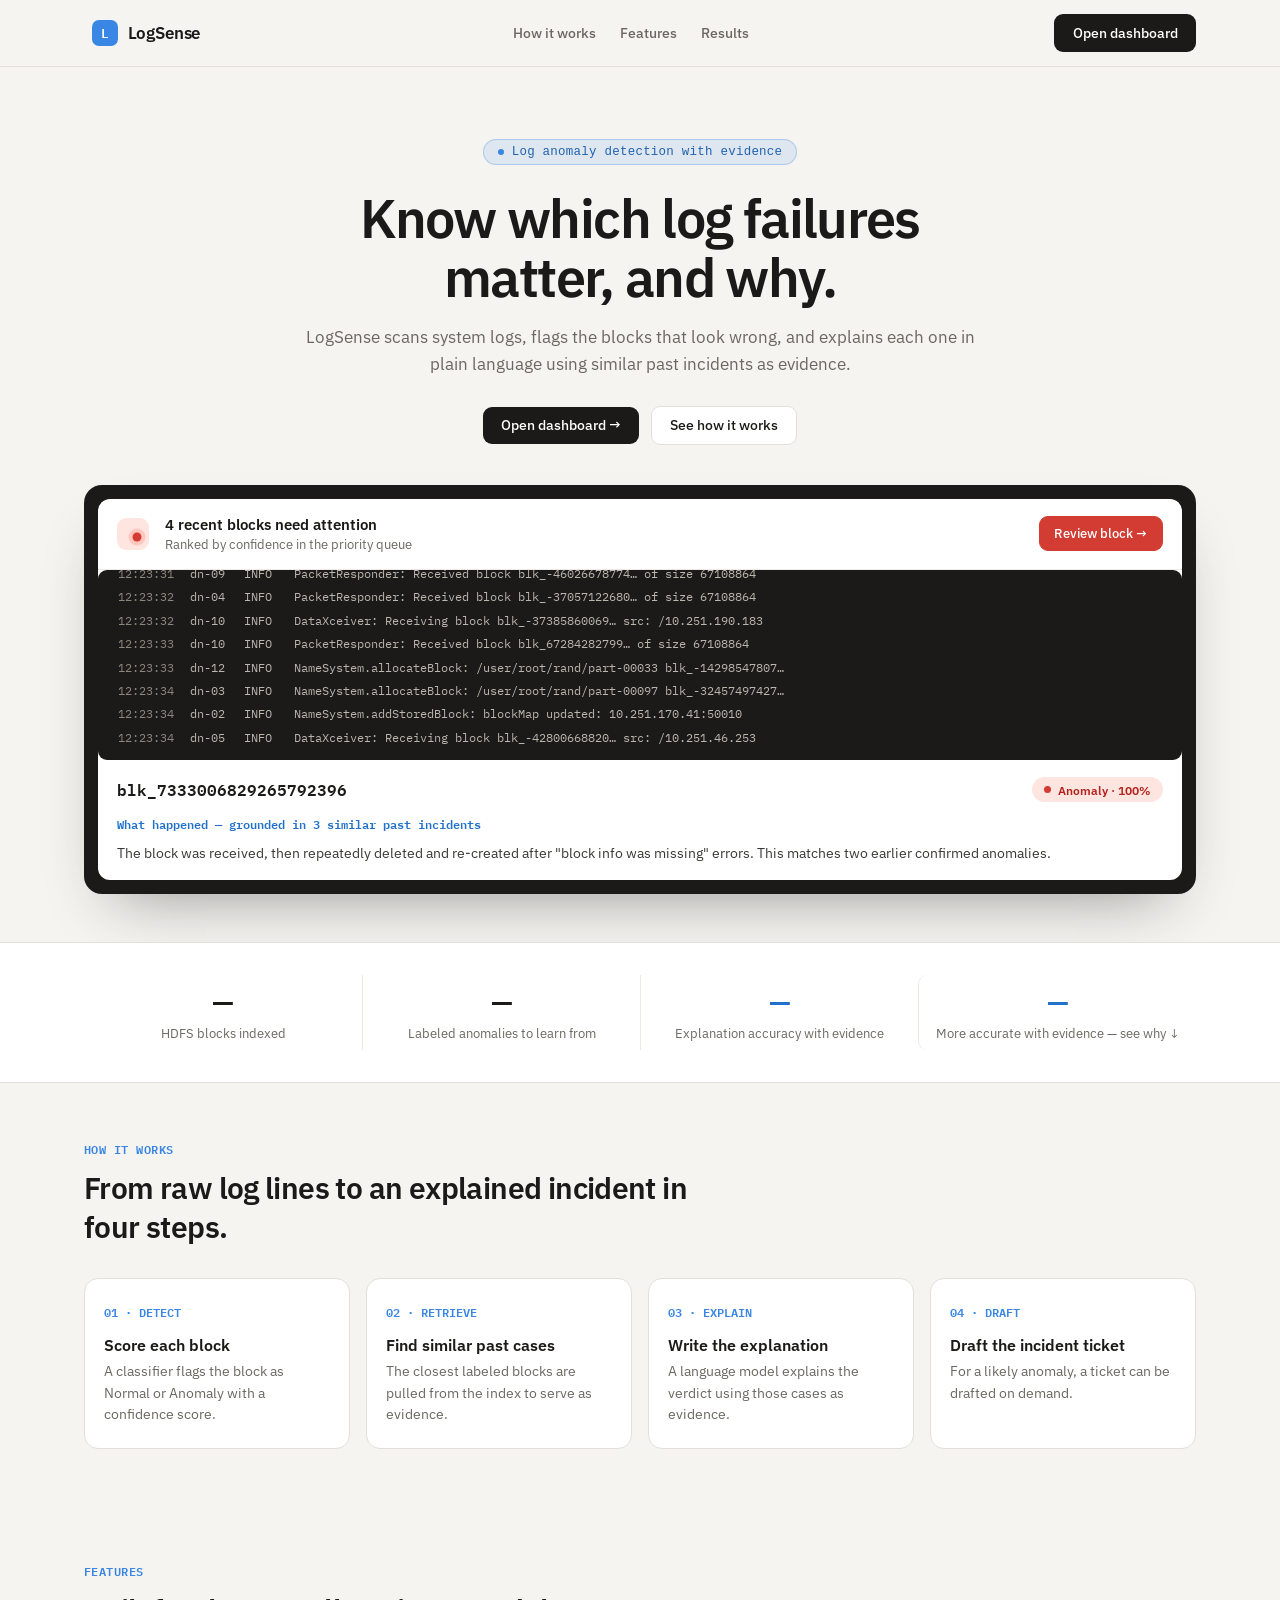
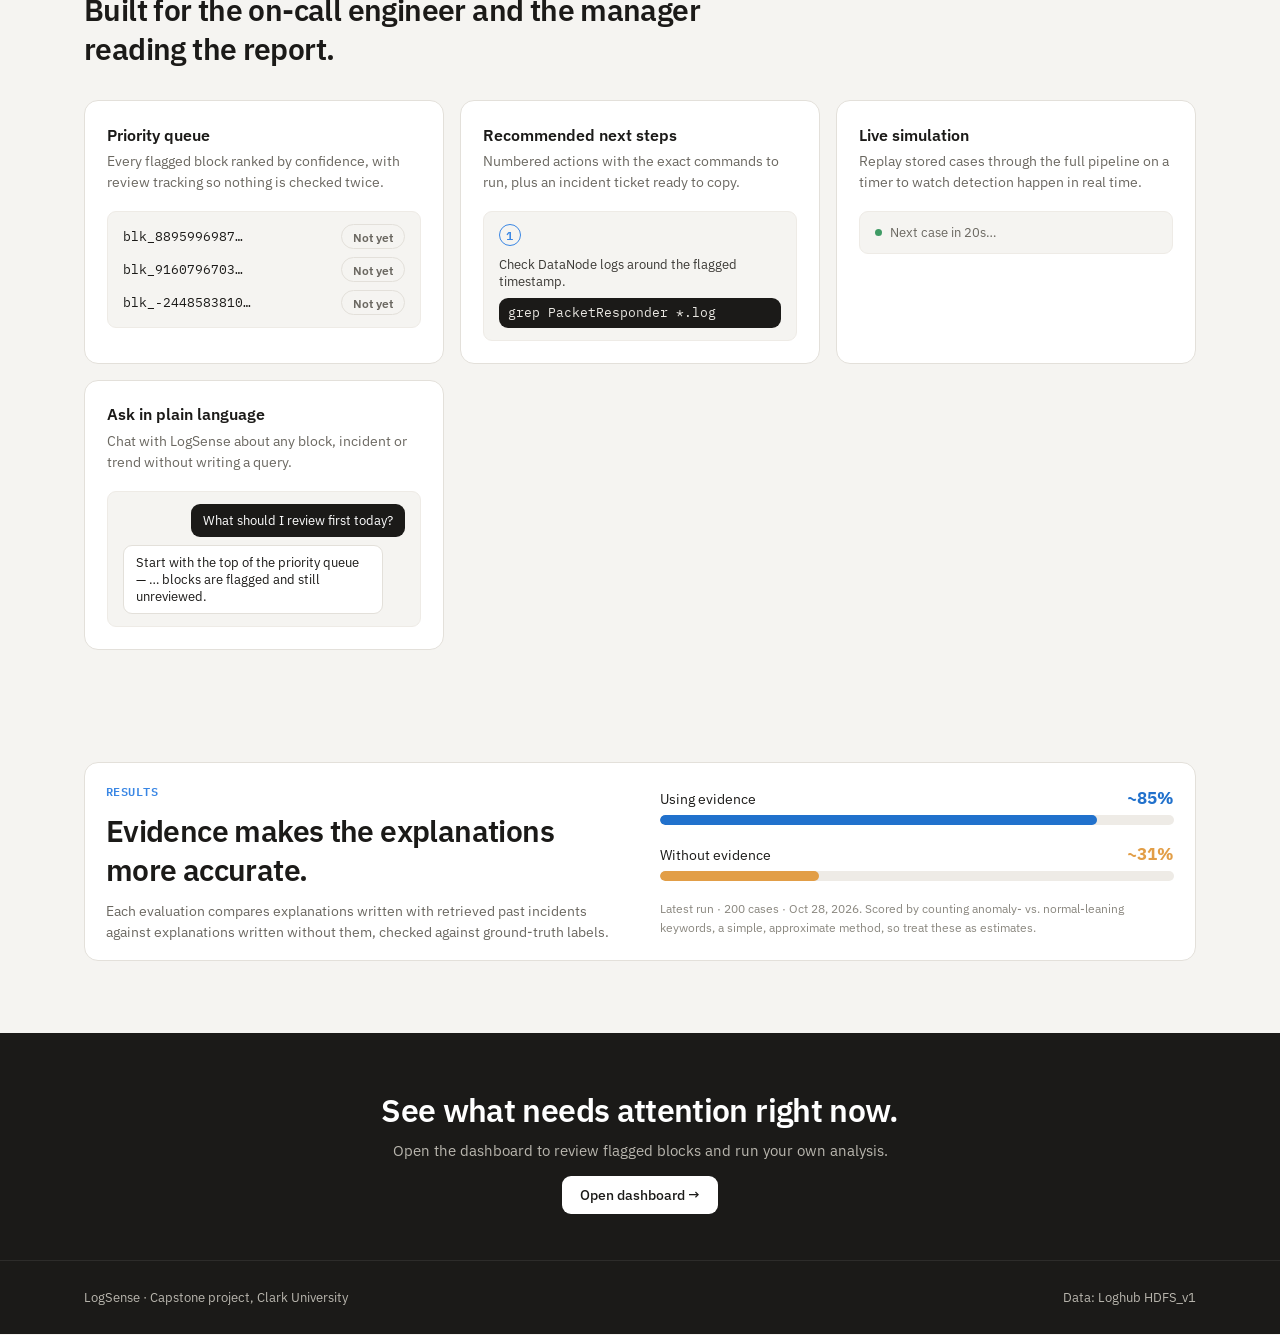
==== commit 1816e367: "Redesign Priorities, Chat and Evaluation pages; tweak Home stats strip Priorities: summary card now " ====
--- a/frontend/index.html
+++ b/frontend/index.html
@@ -7,7 +7,7 @@
   <title>LogSense — Log anomaly detection with evidence</title>
   <link rel="preconnect" href="https://fonts.googleapis.com">
   <link href="https://fonts.googleapis.com/css2?family=IBM+Plex+Sans:wght@400;500;600;700&family=IBM+Plex+Mono:wght@400;500;600&display=swap" rel="stylesheet" />
-  <link rel="stylesheet" href="css/styles.css?v=1794419247" />
+  <link rel="stylesheet" href="css/styles.css?v=1794421188" />
 </head>
 <body class="ls-home">
   <header class="ls-home-header" id="top">
@@ -74,7 +74,10 @@
         <div class="ls-home-stat"><div class="ls-home-stat-value" id="home-stat-blocks">…</div><div class="ls-home-stat-label">HDFS blocks indexed</div></div>
         <div class="ls-home-stat"><div class="ls-home-stat-value" id="home-stat-anomalies">…</div><div class="ls-home-stat-label">Labeled anomalies to learn from</div></div>
         <div class="ls-home-stat"><div class="ls-home-stat-value ls-metric-grounded" id="home-stat-accuracy">…</div><div class="ls-home-stat-label">Explanation accuracy with evidence</div></div>
-        <div class="ls-home-stat"><div class="ls-home-stat-value ls-metric-grounded" id="home-stat-delta">…</div><div class="ls-home-stat-label">Better than guessing without evidence</div></div>
+        <a class="ls-home-stat ls-home-stat-link" href="#results">
+          <div class="ls-home-stat-value ls-metric-grounded" id="home-stat-delta">…</div>
+          <div class="ls-home-stat-label">More accurate with evidence — see why ↓</div>
+        </a>
       </div>
     </section>
 
@@ -188,7 +191,7 @@
     </div>
   </footer>
 
-  <script src="js/api.js?v=1794419247"></script>
-  <script src="js/home.js?v=1794419247"></script>
+  <script src="js/api.js?v=1794421188"></script>
+  <script src="js/home.js?v=1794421188"></script>
 </body>
 </html>
--- a/frontend/css/styles.css
+++ b/frontend/css/styles.css
@@ -292,6 +292,17 @@
 code { background: var(--bg); padding: 0.1rem 0.4rem; border-radius: 4px; font-size: 0.85em; }
 
 .ls-pagination { display: flex; gap: 0.5rem; align-items: center; margin-top: 1rem; }
+
+/* ---------- Progress bar (e.g. reviewed / total) ---------- */
+.ls-progress-track { height: 6px; border-radius: 999px; background: var(--border-light); overflow: hidden; }
+.ls-progress-fill { height: 100%; border-radius: 999px; background: var(--success-strong); }
+
+/* ---------- Chat suggestion chips ---------- */
+.ls-chat-suggestion {
+  background: var(--surface); border: 1px solid var(--border); border-radius: 20px;
+  padding: 0.5rem 0.95rem; font-size: 0.85rem; color: var(--text); cursor: pointer;
+}
+.ls-chat-suggestion:hover { background: var(--bg); border-color: var(--accent-strong); }
 
 /* ---------- Charts ---------- */
 .ls-chart-card { background: var(--surface); border: 1px solid var(--border); border-radius: var(--radius); padding: 1.25rem 1.4rem 1rem; margin-bottom: 1rem; position: relative; }
@@ -446,10 +457,13 @@
   max-width: 1160px; margin: 0 auto; padding: 2rem 1.5rem;
   display: grid; grid-template-columns: repeat(4, 1fr);
 }
-.ls-home-stat { text-align: center; padding: 0 1rem; border-left: 1px solid var(--border-light); }
+.ls-home-stat { text-align: center; padding: 0.5rem 1rem; border-left: 1px solid var(--border-light); }
 .ls-home-stat:first-child { border-left: none; }
 .ls-home-stat-value { font-size: 1.75rem; font-weight: 600; letter-spacing: -0.02em; }
 .ls-home-stat-label { color: var(--text-muted); font-size: 0.8rem; margin-top: 0.3rem; }
+.ls-home-stat-link { border-radius: var(--radius-sm); transition: background-color 0.15s ease; }
+.ls-home-stat-link:hover { background: var(--bg); text-decoration: none; }
+.ls-home-stat-link:hover .ls-home-stat-label { color: var(--accent-strong); }
 
 .ls-home-section { max-width: 1160px; margin: 0 auto; padding: 3.5rem 1.5rem; }
 .ls-home-section-head { max-width: 640px; margin: 0 0 2rem; }
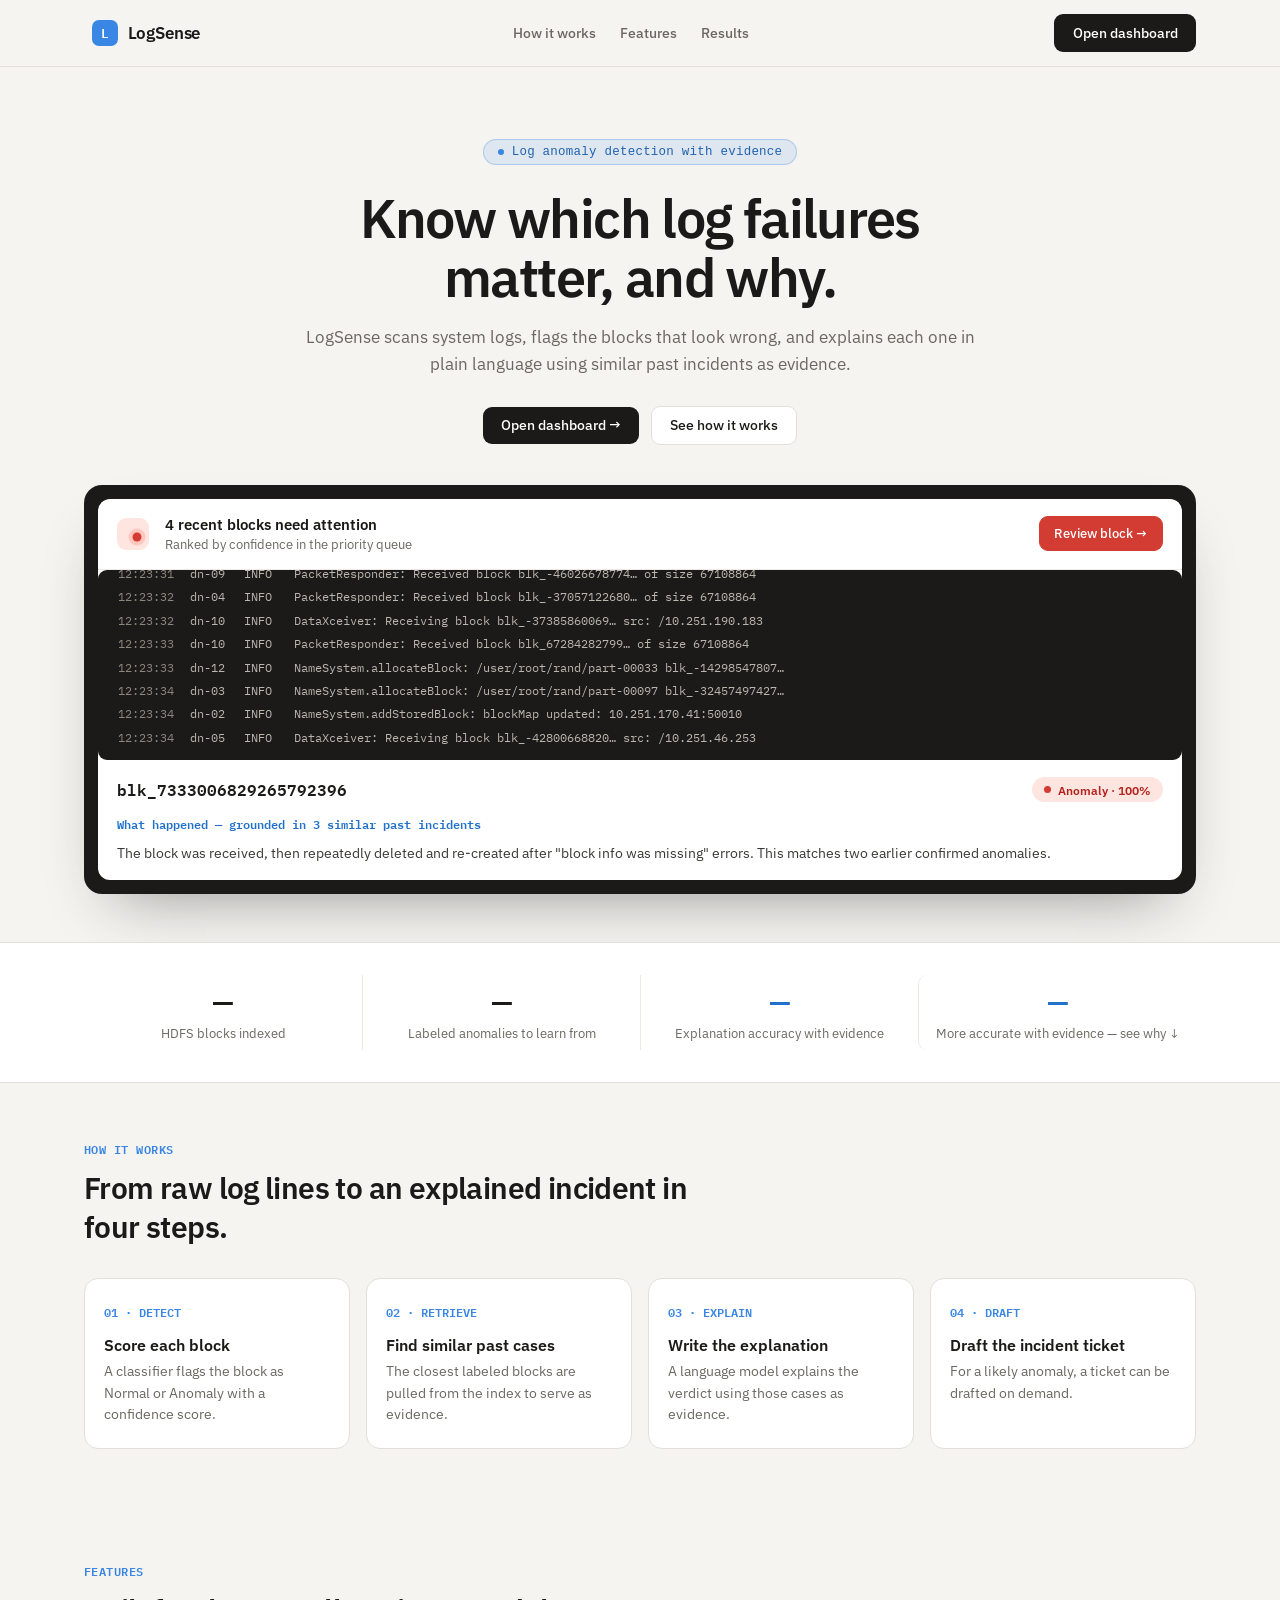
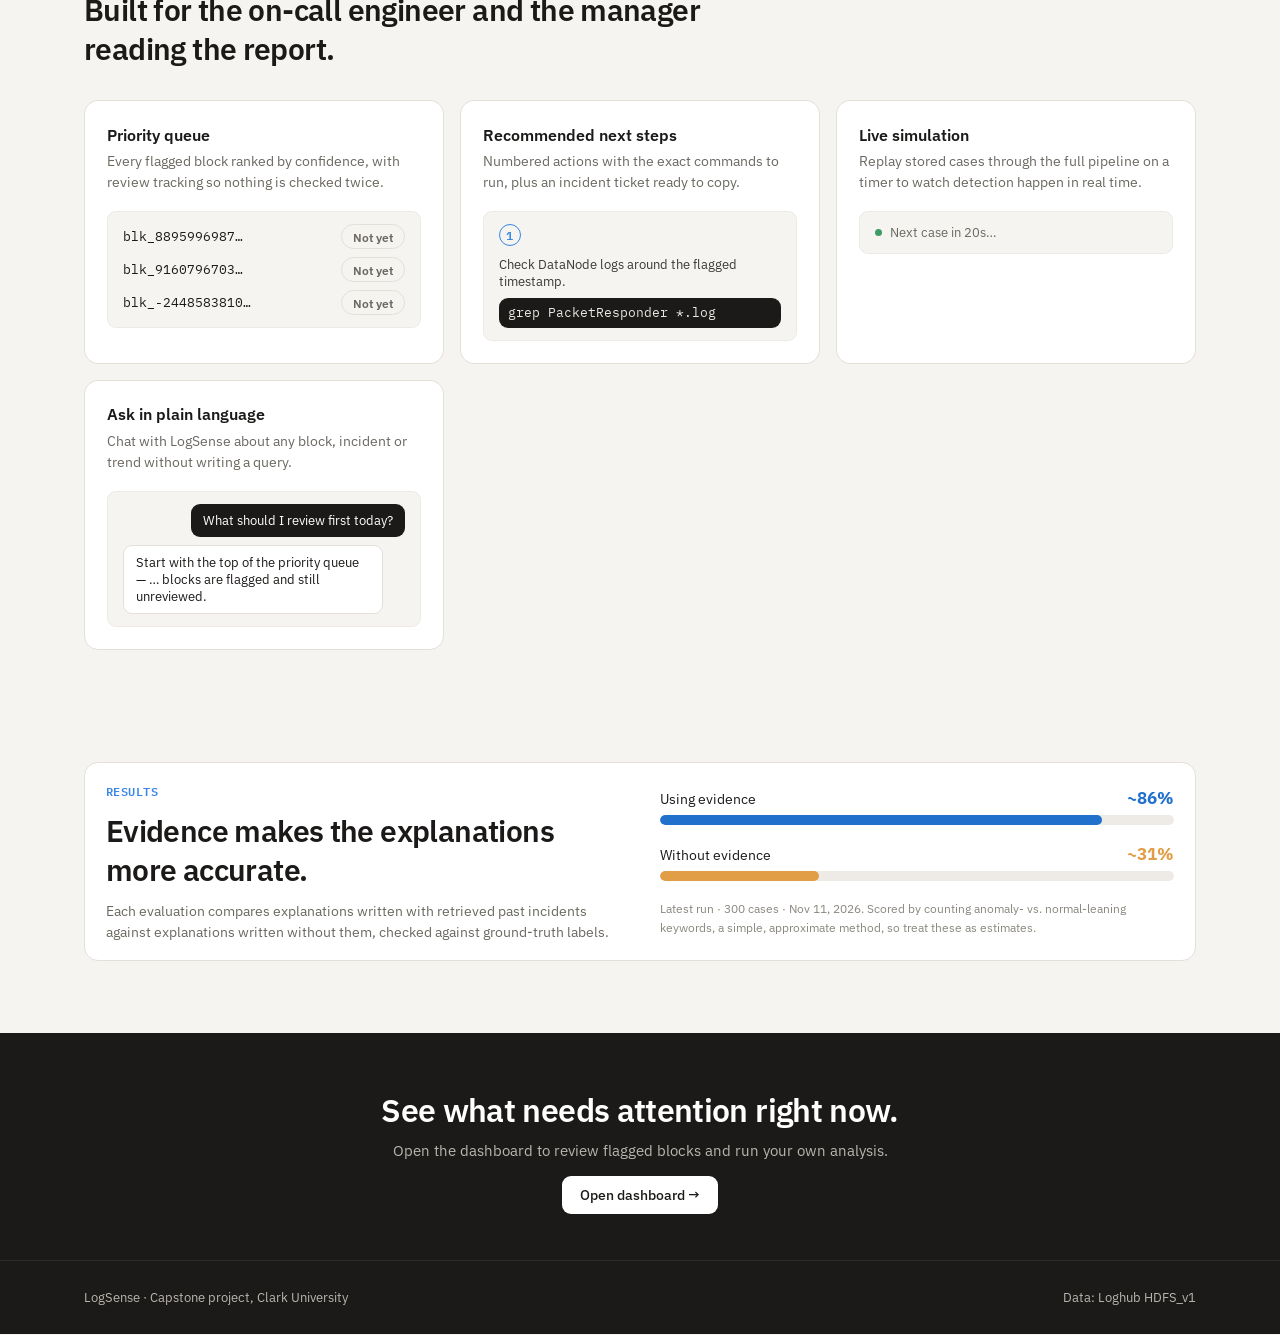
==== commit 309784e4: "Update Home results to run #20; auto-refresh stale eval run detail The Home page's "Does evidence he" ====
--- a/frontend/index.html
+++ b/frontend/index.html
@@ -7,7 +7,7 @@
   <title>LogSense — Log anomaly detection with evidence</title>
   <link rel="preconnect" href="https://fonts.googleapis.com">
   <link href="https://fonts.googleapis.com/css2?family=IBM+Plex+Sans:wght@400;500;600;700&family=IBM+Plex+Mono:wght@400;500;600&display=swap" rel="stylesheet" />
-  <link rel="stylesheet" href="css/styles.css?v=1794421188" />
+  <link rel="stylesheet" href="css/styles.css?v=1794426911" />
 </head>
 <body class="ls-home">
   <header class="ls-home-header" id="top">
@@ -164,15 +164,15 @@
         <div>
           <div class="ls-about-bars">
             <div class="ls-about-bar-row">
-              <div class="ls-about-bar-head"><span>Using evidence</span><b style="color: var(--info-strong);">~85%</b></div>
-              <div class="ls-about-bar-track"><div class="ls-about-bar-fill" style="width: 85%; background: var(--info-strong);"></div></div>
+              <div class="ls-about-bar-head"><span>Using evidence</span><b style="color: var(--info-strong);">~86%</b></div>
+              <div class="ls-about-bar-track"><div class="ls-about-bar-fill" style="width: 86%; background: var(--info-strong);"></div></div>
             </div>
             <div class="ls-about-bar-row">
               <div class="ls-about-bar-head"><span>Without evidence</span><b style="color: var(--warning-strong);">~31%</b></div>
               <div class="ls-about-bar-track"><div class="ls-about-bar-fill" style="width: 31%; background: var(--warning-strong);"></div></div>
             </div>
           </div>
-          <p class="ls-about-note">Latest run · 200 cases · Oct 28, 2026. Scored by counting anomaly- vs. normal-leaning keywords, a simple, approximate method, so treat these as estimates.</p>
+          <p class="ls-about-note">Latest run · 300 cases · Nov 11, 2026. Scored by counting anomaly- vs. normal-leaning keywords, a simple, approximate method, so treat these as estimates.</p>
         </div>
       </div>
     </section>
@@ -191,7 +191,7 @@
     </div>
   </footer>
 
-  <script src="js/api.js?v=1794421188"></script>
-  <script src="js/home.js?v=1794421188"></script>
+  <script src="js/api.js?v=1794426911"></script>
+  <script src="js/home.js?v=1794426911"></script>
 </body>
 </html>
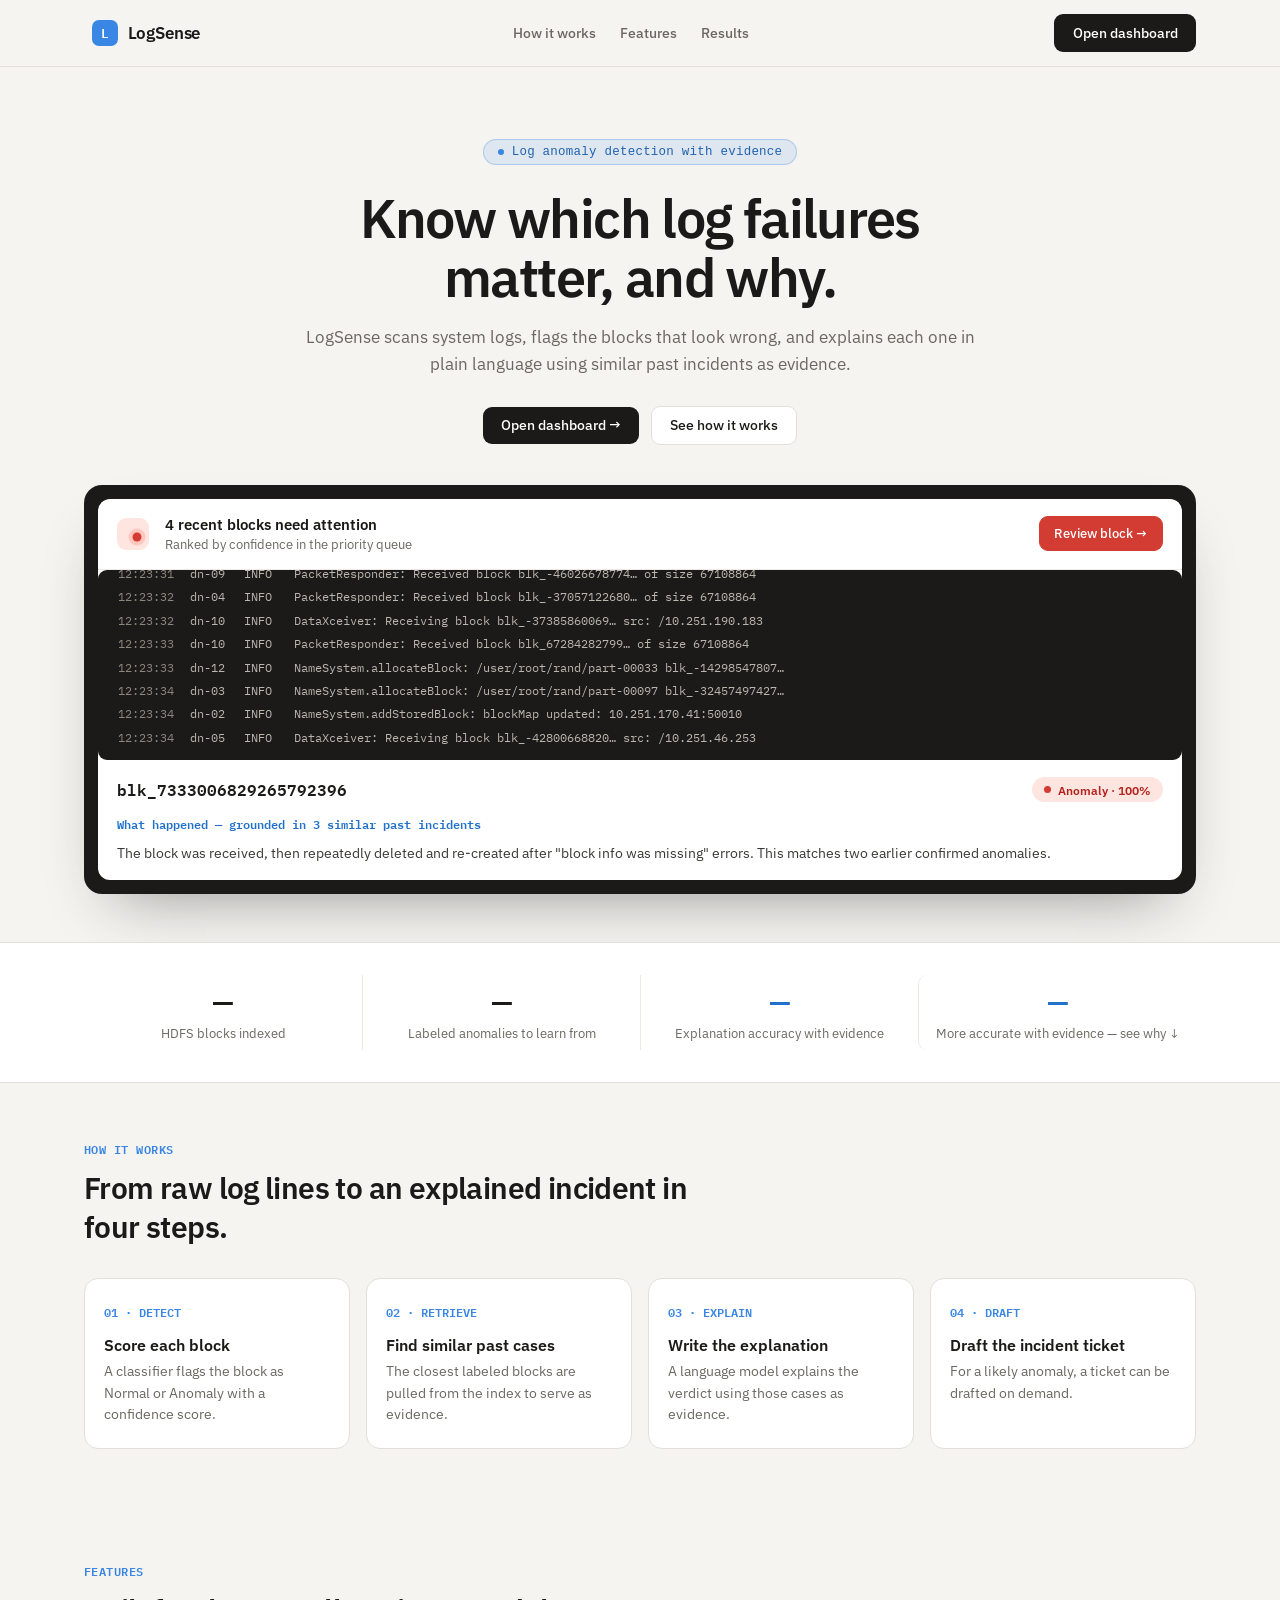
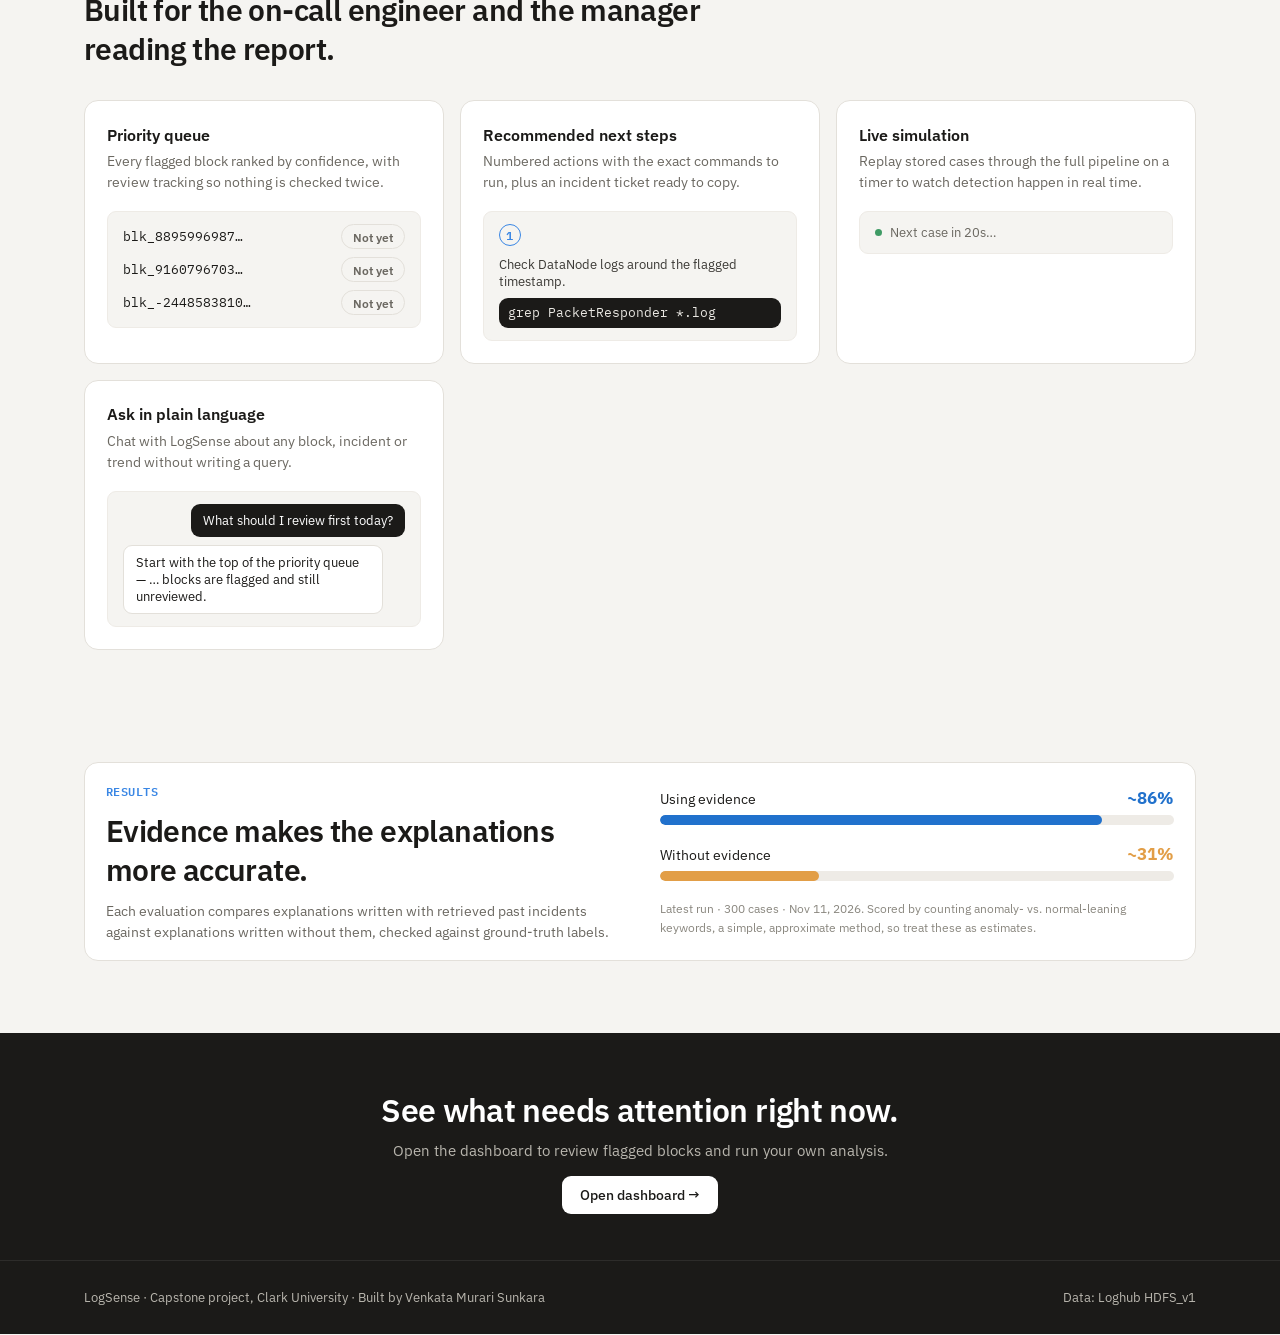
==== commit b1633fa8: "Add author credit to the landing page footer Co-Authored-By: Claude Sonnet 5 <noreply@anthropic.com>" ====
--- a/frontend/index.html
+++ b/frontend/index.html
@@ -7,7 +7,7 @@
   <title>LogSense — Log anomaly detection with evidence</title>
   <link rel="preconnect" href="https://fonts.googleapis.com">
   <link href="https://fonts.googleapis.com/css2?family=IBM+Plex+Sans:wght@400;500;600;700&family=IBM+Plex+Mono:wght@400;500;600&display=swap" rel="stylesheet" />
-  <link rel="stylesheet" href="css/styles.css?v=1794426911" />
+  <link rel="stylesheet" href="css/styles.css?v=1794427662" />
 </head>
 <body class="ls-home">
   <header class="ls-home-header" id="top">
@@ -186,12 +186,12 @@
 
   <footer class="ls-home-footer">
     <div class="ls-home-footer-inner">
-      <div>LogSense · Capstone project, Clark University</div>
+      <div>LogSense · Capstone project, Clark University · Built by Venkata Murari Sunkara</div>
       <div>Data: Loghub HDFS_v1</div>
     </div>
   </footer>
 
-  <script src="js/api.js?v=1794426911"></script>
-  <script src="js/home.js?v=1794426911"></script>
+  <script src="js/api.js?v=1794427662"></script>
+  <script src="js/home.js?v=1794427662"></script>
 </body>
 </html>
